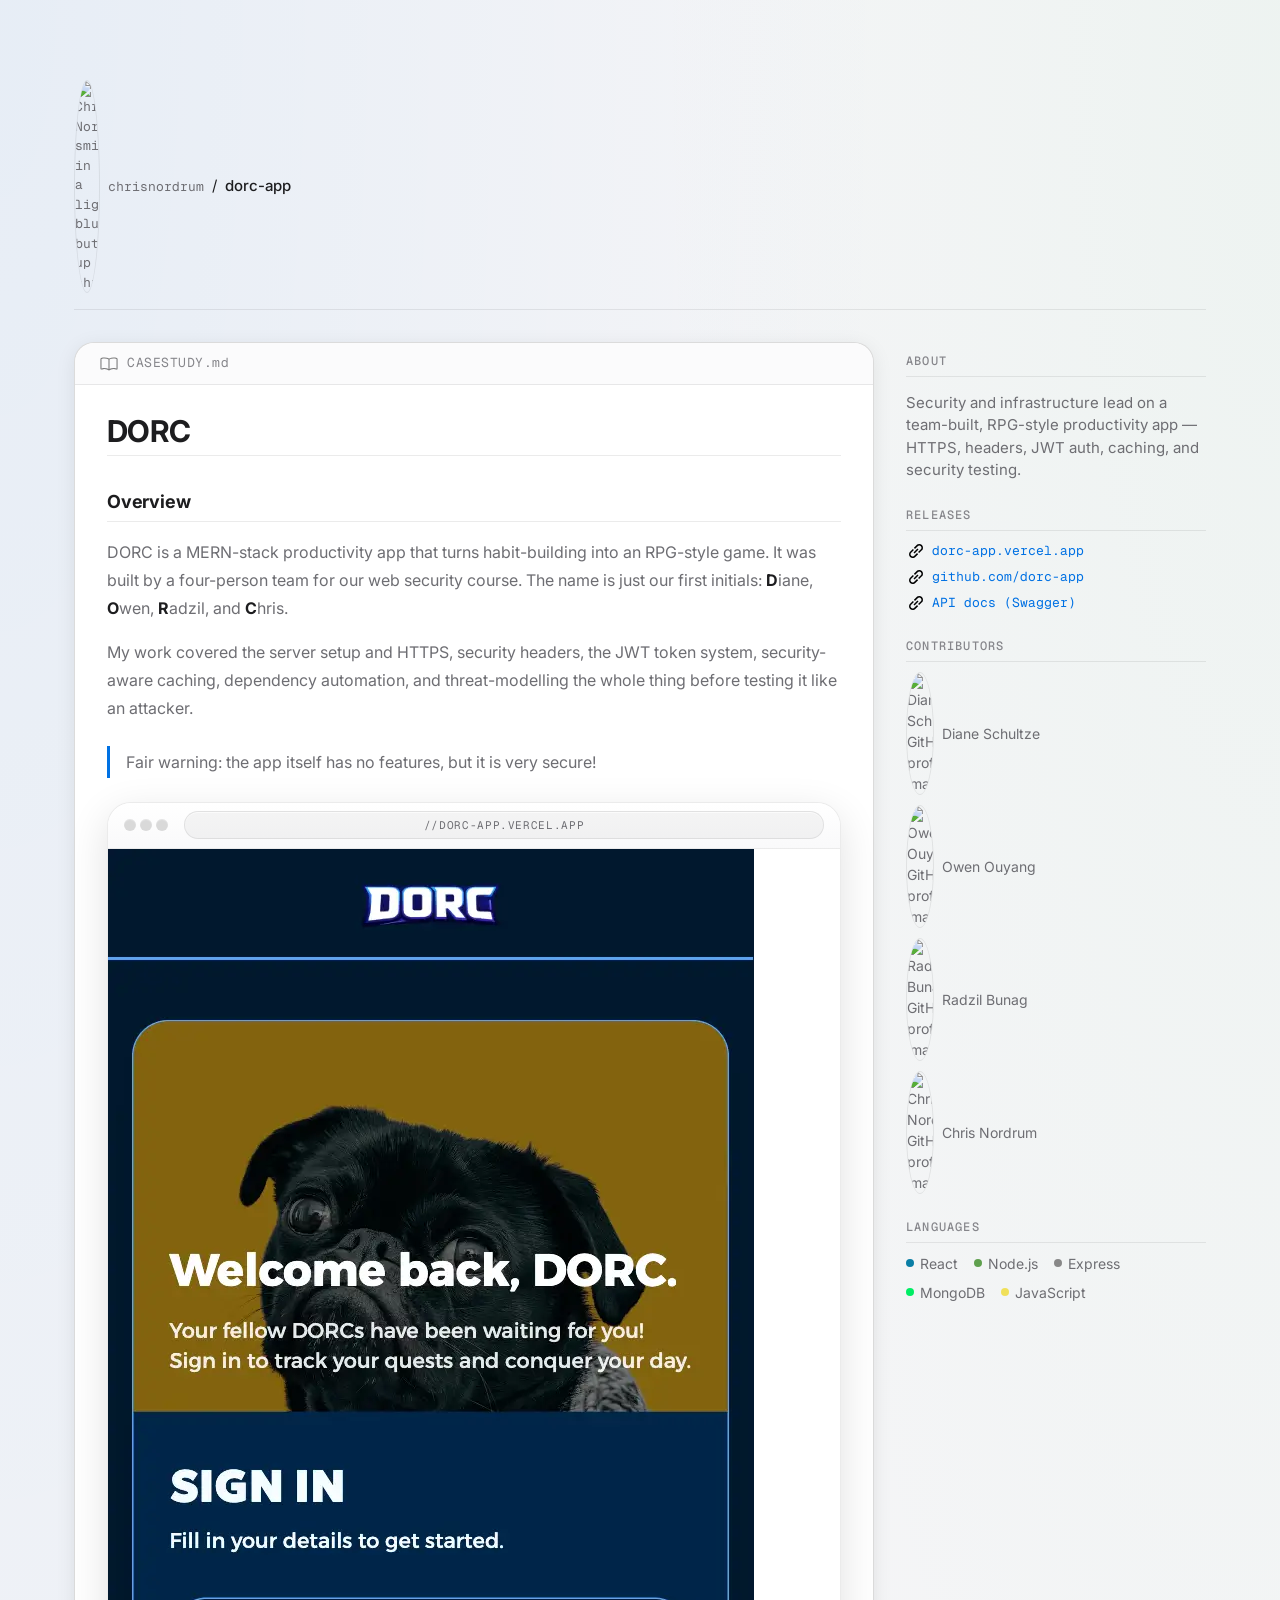
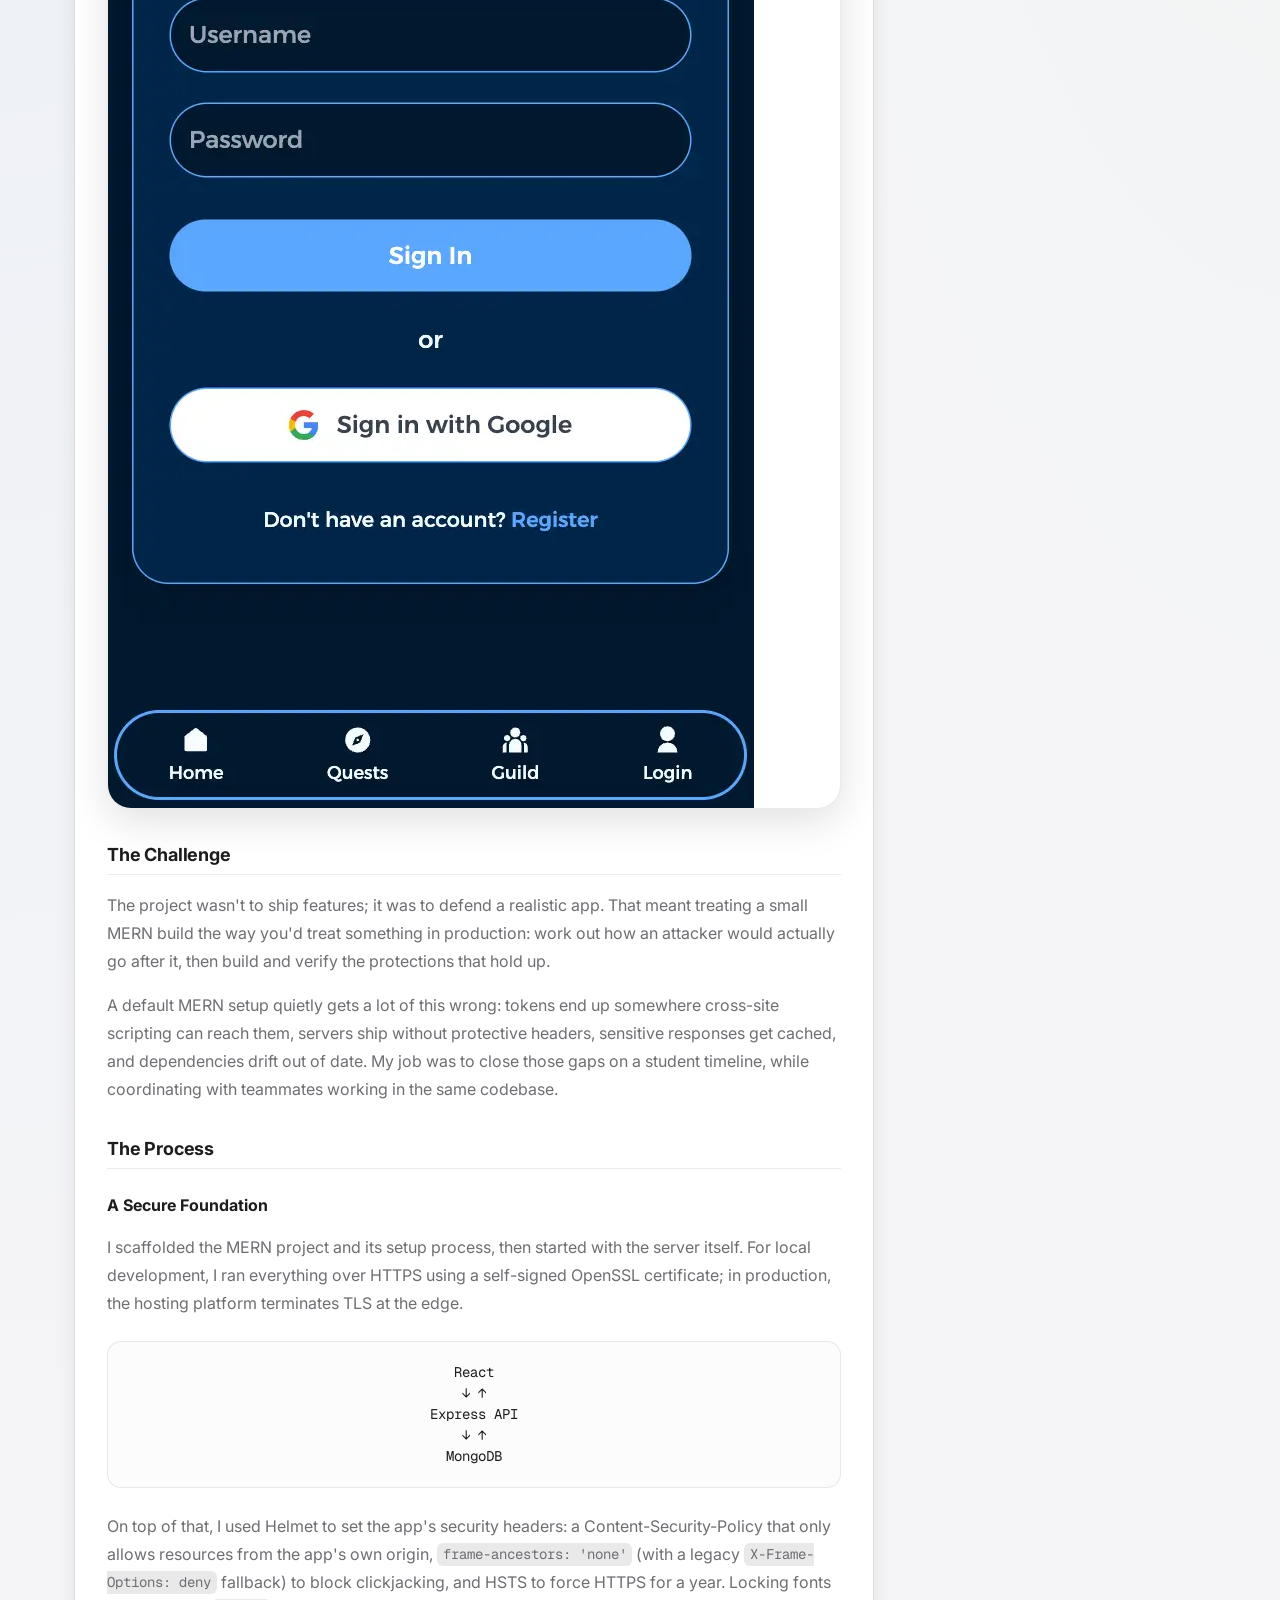
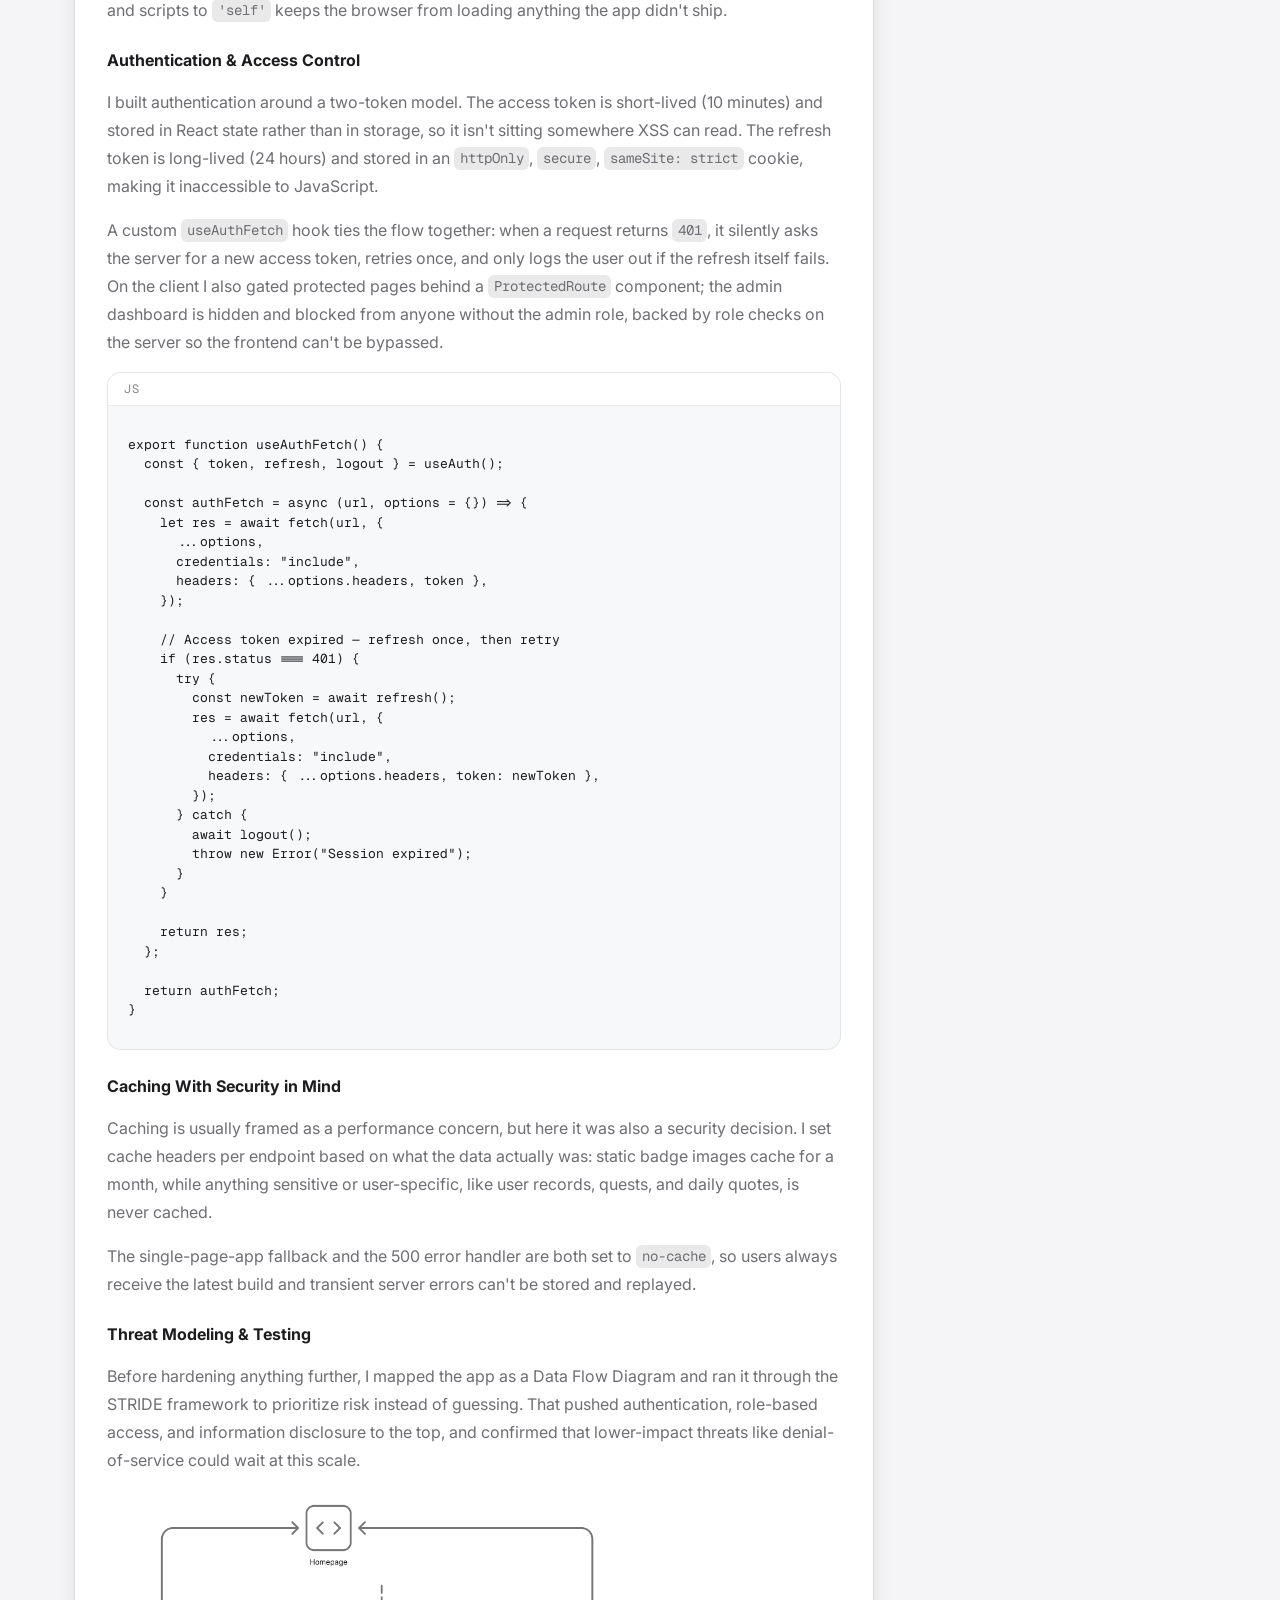
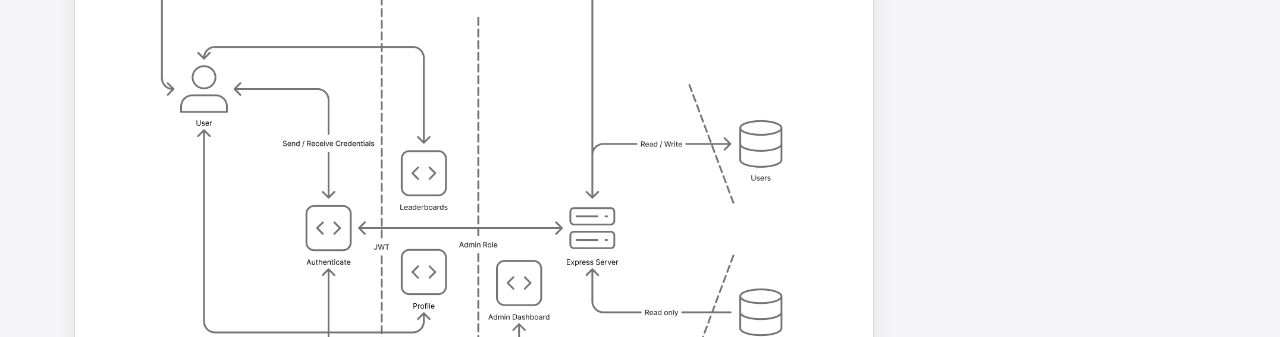
==== dorc.html @ b692a409 "feat: add DORC case study" ====
<!DOCTYPE html>
<html lang="en">
<head>
    <meta charset="UTF-8">
    <meta name="viewport" content="width=device-width, initial-scale=1.0">
    <title>Chris Nordrum | DORC</title>
    <link rel="icon" href="images/favicon.ico" type="image/x-icon">
    <link rel="stylesheet" href="styles.css">
</head>
<body class="case-study-layout">
    <nav class="breadcrumbs">
        <a href="./" class="link">
            <img src="https://avatars.githubusercontent.com/u/181436083?s=400&u=259788ade9e5ddf9f461497e332d15714371451f&v=4" alt="Chris Nordrum smiling in a light blue button-up shirt">
            <span>chrisnordrum</span>
        </a>
        <span>/</span>
        <span>dorc-app</span>
    </nav>
    <main class="case-study">
        <span class="case-study-header">CASESTUDY.md</span>
        <h1>DORC</h1>

        <h2>Overview</h2>
        <p>DORC is a MERN-stack productivity app that turns habit-building into an RPG-style game. It was built by a four-person team for our web security course. The name is just our first initials: <span class="initial">D</span>iane, <span class="initial">O</span>wen, <span class="initial">R</span>adzil, and <span class="initial">C</span>hris.</p>
        <p>My work covered the server setup and HTTPS, security headers, the JWT token system, security-aware caching, dependency automation, and threat-modelling the whole thing before testing it like an attacker.</p>

        <blockquote>Fair warning: the app itself has no features, but it is very secure!</blockquote>

        <a href="https://dorc-app.vercel.app" target="_blank" rel="noopener noreferrer" class="browser-window">
            <div class="title-bar">
                <div class="browser-dots">
                    <span></span>
                    <span></span>
                    <span></span>
                </div>
                <span class="url">//dorc-app.vercel.app</span>
            </div>
            <picture>
                <source srcset="images/my-work/dorc-mobile.webp" media="(max-width: 720px)">
                <img src="images/my-work/dorc-screenshot.webp" alt="DORC screenshot">
            </picture>
        </a>

        <h2>The Challenge</h2>
        <p>The project wasn't to ship features; it was to defend a realistic app. That meant treating a small MERN build the way you'd treat something in production: work out how an attacker would actually go after it, then build and verify the protections that hold up.</p>
        <p>A default MERN setup quietly gets a lot of this wrong: tokens end up somewhere cross-site scripting can reach them, servers ship without protective headers, sensitive responses get cached, and dependencies drift out of date. My job was to close those gaps on a student timeline, while coordinating with teammates working in the same codebase.</p>

        <h2>The Process</h2>

        <section>
            <h3>A Secure Foundation</h3>
            <p>I scaffolded the MERN project and its setup process, then started with the server itself. For local development, I ran everything over HTTPS using a self-signed OpenSSL certificate; in production, the hosting platform terminates TLS at the edge.</p>

            <div class="ascii-block">
<pre>React
↓ ↑
Express API
↓ ↑
MongoDB</pre>
            </div>

            <p>On top of that, I used Helmet to set the app's security headers: a Content-Security-Policy that only allows resources from the app's own origin, <code>frame-ancestors: 'none'</code> (with a legacy <code>X-Frame-Options: deny</code> fallback) to block clickjacking, and HSTS to force HTTPS for a year. Locking fonts and scripts to <code>'self'</code> keeps the browser from loading anything the app didn't ship.</p>
        </section>

        <section>
            <h3>Authentication &amp; Access Control</h3>
            <p>I built authentication around a two-token model. The access token is short-lived (10 minutes) and stored in React state rather than in storage, so it isn't sitting somewhere XSS can read. The refresh token is long-lived (24 hours) and stored in an <code>httpOnly</code>, <code>secure</code>, <code>sameSite: strict</code> cookie, making it inaccessible to JavaScript.</p>
            <p>A custom <code>useAuthFetch</code> hook ties the flow together: when a request returns <code>401</code>, it silently asks the server for a new access token, retries once, and only logs the user out if the refresh itself fails. On the client I also gated protected pages behind a <code>ProtectedRoute</code> component; the admin dashboard is hidden and blocked from anyone without the admin role, backed by role checks on the server so the frontend can't be bypassed.</p>
            <div class="code-block">
                <span class="code-lang">JS</span>
<pre>export function useAuthFetch() {
  const { token, refresh, logout } = useAuth();

  const authFetch = async (url, options = {}) => {
    let res = await fetch(url, {
      ...options,
      credentials: "include",
      headers: { ...options.headers, token },
    });

    // Access token expired — refresh once, then retry
    if (res.status === 401) {
      try {
        const newToken = await refresh();
        res = await fetch(url, {
          ...options,
          credentials: "include",
          headers: { ...options.headers, token: newToken },
        });
      } catch {
        await logout();
        throw new Error("Session expired");
      }
    }

    return res;
  };

  return authFetch;
}</pre>
            </div>
        </section>

        <section>
            <h3>Caching With Security in Mind</h3>
            <p>Caching is usually framed as a performance concern, but here it was also a security decision. I set cache headers per endpoint based on what the data actually was: static badge images cache for a month, while anything sensitive or user-specific, like user records, quests, and daily quotes, is never cached.</p>
            <p>The single-page-app fallback and the 500 error handler are both set to <code>no-cache</code>, so users always receive the latest build and transient server errors can't be stored and replayed.</p>
        </section>

        <section>
            <h3>Threat Modeling &amp; Testing</h3>
            <p>Before hardening anything further, I mapped the app as a Data Flow Diagram and ran it through the STRIDE framework to prioritize risk instead of guessing. That pushed authentication, role-based access, and information disclosure to the top, and confirmed that lower-impact threats like denial-of-service could wait at this scale.</p>

            <figure>
                <img src="images/case-studies/dorc-dfd.png" alt="Data flow diagram for DORC App, made with Figma" width="1234" height="1072" loading="lazy">
                <figcaption>Data Flow Diagram made with <a href="https://www.figma.com/" class="link" target="_blank" rel="noopener noreferrer">Figma</a></figcaption>
            </figure>
            
            <p>From there, I tested like an attacker: manual probing with Postman and malicious inputs, then automated scanning with OWASP ZAP, which I ran inside a Docker container to keep the scan isolated. ZAP surfaced two Content-Security-Policy weaknesses in the <code>style-src</code> directive: an overly broad source and <code>'unsafe-inline'</code>. I tightened both to <code>'self'</code>, moved styling out of inline CSS, and re-scanned to confirm the warnings were gone without breaking the UI.</p>
        </section>

        <section>
            <h3>Dependencies &amp; Deployment</h3>
            <p>To keep the project from rotting, I set up a GitHub Actions workflow that runs every Monday: it installs with <code>npm ci</code>, audits both the client and server for vulnerabilities, updates dependencies, and posts a summary for the team to review rather than auto-merging blind changes.</p>
            <p>Finally, I handled the production changes and deployed the React front-end to Vercel and the Express API to Render so the whole thing is live and publicly accessible for anyone who wants to poke at it.</p>
        </section>

        <h2>The Solution</h2>
        <p>The result is a small app with a security posture well beyond a typical class project: HTTPS with hardened headers, a JWT auth system built around short-lived tokens and an httpOnly refresh cookie, security-aware caching, a threat model backed by OWASP ZAP testing, and automated dependency checks. The whole thing is deployed and publicly accessible.</p>
        <ul class="results">
            <li>
                <strong>10 min</strong>
                Access-token lifetime, auto-refreshed via httpOnly cookie
            </li>
            <li>
                <strong>STRIDE</strong>
                Threat-modeled, then scanned with OWASP ZAP
            </li>
            <li>
                <strong>Weekly</strong>
                Automated dependency audits in CI
            </li>
        </ul>
    </main>
    <aside>
        <h2>About</h2>
        <p>Security and infrastructure lead on a team-built, RPG-style productivity app — HTTPS, headers, JWT auth, caching, and security testing.</p>

        <h2>Releases</h2>
        <ul class="releases">
            <li><a href="https://dorc-app.vercel.app" class="link" target="_blank" rel="noopener noreferrer">dorc-app.vercel.app</a></li>
            <li><a href="https://github.com/chrisnordrum/dorc-app" class="link" target="_blank" rel="noopener noreferrer">github.com/dorc-app</a></li>
            <li><a href="https://dorc-app.onrender.com/api-docs" class="link" target="_blank" rel="noopener noreferrer">API docs (Swagger)</a></li>
        </ul>

        <h2>Contributors</h2>
        <ul class="contributors">
            <li>
                <img src="https://github.com/DianeSchultze.png" alt="Diane Schultze's GitHub profile image">
                <span>Diane Schultze</span>
            </li>
            <li>
                <img src="https://github.com/owen7460.png" alt="Owen Ouyang's GitHub profile image">
                <span>Owen Ouyang</span>
            </li>
            <li>
                <img src="https://github.com/CanadaPlayz48.png" alt="Radzil Bunag's GitHub profile image">
                <span>Radzil Bunag</span>
            </li>
            <li>
                <img src="https://github.com/chrisnordrum.png" alt="Chris Nordrum's GitHub profile image">
                <span>Chris Nordrum</span>
            </li>
        </ul>

        <h2>Languages</h2>
        <ul class="languages">
            <li class="react">React</li>
            <li class="node">Node.js</li>
            <li class="express">Express</li>
            <li class="mongodb">MongoDB</li>
            <li class="javascript">JavaScript</li>
        </ul>
    </aside>
</body>
</html>
---- styles.css ----
@import url('https://fonts.googleapis.com/css2?family=Geist+Mono:ital,wght@0,100..900;1,100..900&family=Inter:ital,opsz,wght@0,14..32,100..900;1,14..32,100..900&display=swap');

@keyframes fadeIn {
    from {
        opacity: 0;
        transform: translateY(10px);
    }
    to {
        opacity: 1;
        transform: translate(0);
    }
}

:root {
    --bg-color: #f5f5f7;
    --card-color: #fff;
    --primary-text-color: #1d1d1f;
    --secondary-text-color: #6e6e73;
    --muted-text-color: #86868b;
    --accent-color: #0071e3;
    --border-color: rgba(0, 0, 0, 0.08);
    --dark-border-color: rgba(0, 0, 0, 0.14);
    --badge-web-bg-color: #dbeafe;
    --badge-web-text-color: #1d4ed8;
    --badge-post-bg-color: #ffedd5;
    --badge-post-text-color: #ea580c;
    --shadow-sm: 0 1px 3px rgba(0, 0, 0, 0.06);
    --shadow-md: 0 4px 20px rgba(0, 0, 0, 0.08);
    --shadow-lg: 0 12px 40px rgba(0, 0, 0, 0.12);

    --border: 1px solid var(--border-color);
    --mono: 'Geist Mono', 'Courier New', Courier, monospace;
}

@media screen and (prefers-color-scheme: dark) {
    :root {
        --bg-color: #0d1117;
        --card-color: #161b22;
        --primary-text-color: #e6edf3;
        --secondary-text-color: #8b949e;
        --muted-text-color: #6e7681;
        --accent-color: #58a6ff;
        --border-color: rgba(255, 255, 255, 0.08);
        --dark-border-color: rgba(255, 255, 255, 0.15);
        --badge-web-bg-color: #1a3a5c;
        --badge-web-text-color: #79b8ff;
        --badge-post-bg-color: #5b2d12;
        --badge-post-text-color: #fb923c;
        --shadow-sm: 0 1px 3px rgba(0, 0, 0, 0.3);
        --shadow-md: 0 4px 20px rgba(0, 0, 0, 0.4);
        --shadow-lg: 0 12px 40px rgba(0, 0, 0, 0.5);
    }
}

/* || General Styles */

*, *::before, *::after { box-sizing: border-box; }
html { scroll-behavior: smooth; }

body {
    display: grid;
    animation: fadeIn 0.7s ease;
    margin: 0 auto;
    max-width: fit-content;
    padding: 2rem;
    background-color: var(--bg-color);
    background-image:
        radial-gradient(ellipse 70% 50% at 0% 0%, rgba(0, 113, 227, 0.06), transparent),
        radial-gradient(ellipse 50% 40% at 100% 0%, rgba(52, 199, 89, 0.04), transparent);
    line-height: 1.5;
    font-family: Inter, ui-sans-serif, system-ui, -apple-system, BlinkMacSystemFont, "Segoe UI", sans-serif;
    color: var(--primary-text-color);
}

main { max-width: 100ch; }

img, video {
    display: block;
    max-width: 100%;
    height: auto;
}

p { color: var(--secondary-text-color); }

a {
    text-decoration: none;
    color: inherit;
}

.link {
    font-size: 0.8125rem;
    font-family: var(--mono);
    color: var(--accent-color);
}
.link:hover { text-decoration: underline; }

a:focus-visible {
    outline: 2px solid var(--accent-color);
    outline-offset: 2px;
}

ul { margin-top: 0; }

::selection {
    background: var(--accent-color);
    color: white;
}

/* || Profile Section */

.brand {
    display: flex;
    align-items: center;
    gap: 0.875rem;
    border-bottom: var(--border);
    padding-bottom: 1rem;
}

.avatar {
    position: relative;
    display: inline-block;
}

.avatar img {
    border: 1px solid var(--dark-border-color);
    border-radius: 50%;
    max-width: 4.5rem;
    max-height: 4.5rem;
}

.avatar::after {
    content: "";
    position: absolute;
    bottom: 0.1875rem;
    right: 0.1875rem;
    border: 2px solid var(--bg-color);
    border-radius: 50%;
    width: 0.75rem;
    height: 0.75rem;
    background-color: #34c759;
}

.brand h1 {
    margin: 0;
    font-size: 1.25rem;
    letter-spacing: -0.01em;
}

.brand span {
    font-size: 0.875rem;
    color: var(--secondary-text-color);
}

header > p {
    font-size: 0.9375rem;
    line-height: 1.65;
}

.skills {
    margin-top: 0.75rem;
}

.contact-links {
    display: flex;
    flex-wrap: wrap;
    align-items: center;
    gap: 0.625rem 1rem;
    margin-top: 1rem;
    padding-left: 0;
    list-style: none;
}

.resume-link {
    display: inline-flex;
    align-items: center;
    gap: 0.375rem;
    transition: background-color 0.15s, transform 0.15s;
    border-radius: 999px;
    padding: 0.4375rem 1rem;
    background-color: var(--accent-color);
    font-size: 0.8125rem;
    font-family: var(--mono);
    font-weight: 600;
    color: #fff;
}

.resume-link::before {
    content: "↓";
    font-weight: 400;
}

.resume-link:hover {
    transform: translateY(-1px);
    background-color: color-mix(in srgb, var(--accent-color) 85%, black);
}

.resume-link:active {
    transform: translateY(0);
}

.socials {
    display: flex;
    flex-wrap: wrap;
    align-items: center;
    gap: 1rem;
    margin-top: 0.75rem;
    padding-left: 0;
    list-style: none;
}

.socials img {
    transition: opacity 0.15s;
    max-width: 1.5rem;
}

.socials a:hover img { opacity: 0.65; }

/* || Timeline */

.timeline {
    position: relative;
    margin-top: 1rem;
    margin-left: 0.5rem;
    padding-left: 2rem;
}

.timeline::before {
    content: "";
    position: absolute;
    left: -1px;
    width: 1px;
    height: 100%;
    background-color: var(--border-color);
}

.timeline::after {
    content: "";
    position: absolute;
    top: 0;
    left: -1.5px;
    opacity: 0.4;
    transition: height 0.08s linear;
    border-radius: 999px;
    width: 2px;
    height: clamp(
        0px,
        calc((var(--scroll-progress, 0) * 100%) - 2.5rem),
        100%
    );
    background-color: var(--accent-color);
}

.timeline h2 {
    display: flex;
    align-items: center;
    gap: 0.75rem;
    margin-bottom: 0.75rem;
    margin-left: -0.5rem;
    font-size: 0.75rem;
    font-weight: 600;
    font-family: var(--mono);
    text-transform: uppercase;
    letter-spacing: 0.1em;
    color: var(--secondary-text-color);
}
.timeline h2::after {
    content: "";
    flex: 1;
    height: 1px;
    background-color: var(--border-color);
}

.timeline section {
    position: relative;
}

.timeline section:first-of-type {
    padding-top: 2rem;
    padding-bottom: 4rem;
}
.timeline section + section { padding-bottom: 4rem; }
.timeline section:last-of-type {
    margin-bottom: 3rem;
    padding-bottom: 0;
}

.tags {
    position: relative;
    display: flex;
    align-items: center;
    gap: 0.625rem;
}

.tags::before {
    content: "";
    position: absolute;
    top: 50%;
    left: calc(-2rem - 6.5px);
    transform: translateY(-50%);
    transition:
        box-shadow 0.3s ease,
        border-color 0.3s ease,
        background-color 0.3s ease;
    border: 2px solid var(--border-color);
    border-radius: 50%;
    width: 12px;
    height: 12px;
    background-color: var(--bg-color);
}

.timeline section.in-view .tags::before {
    box-shadow: 0 0 0 1.5px var(--accent-color);
    border-color: var(--bg-color);
    background-color: var(--accent-color);
}

.badge {
    display: inline-flex;
    align-items: center;
    gap: 0.5rem;
    font-size: 0.75rem;
    font-family: var(--mono);
    text-transform: uppercase;
    letter-spacing: 0.08em;
    color: var(--muted-text-color);
}
.badge::before {
    content: "";
    border-radius: 50%;
    width: 8px;
    height: 8px;
}
.badge-web::before  { background-color: var(--accent-color); }
.badge-post::before { background-color: var(--badge-post-text-color); }

.timeline time {
    font-size: 0.8125rem;
    font-family: var(--mono);
    color: var(--muted-text-color);
}
.timeline time::before {
    content: "·";
    margin-right: 0.625rem;
}

.timeline h3 {
    margin: 0.75rem 0 0.5rem;
    font-size: 1.0625rem;
    letter-spacing: -0.01em;
}

.timeline > section > p {
    margin-top: 0;
    font-size: 0.9375rem;
    line-height: 1.65;
}

.topics {
    display: flex;
    flex-wrap: wrap;
    gap: 0.375rem;
    margin: 0.75rem 0;
    padding-left: 0;
    list-style: none;
}

.topics li {
    border-radius: 999px;
    padding: 0.25rem 0.7rem;
    background-color: var(--badge-web-bg-color);
    font-size: 0.75rem;
    font-family: var(--mono);
    font-weight: 500;
    color: var(--badge-web-text-color);
}

.project-link {
    display: flex;
    align-items: center;
    gap: 0.375rem;
    margin-bottom: 1.25rem;
    font-size: 0.9375rem;
    font-weight: 600;
}
.project-link::before {
    content: url(images/icons/link.svg);
    display: inline;
    line-height: 0;
    vertical-align: middle;
}

/* || Browser Window */

/* Mobile */
.browser-window {
    position: relative;
    display: block;
    overflow: hidden;
    transition: transform 0.2s, box-shadow 0.2s;
    box-shadow: 0 20px 50px rgba(0,0,0,0.4);
    border: var(--border);
    border-radius: 1.75rem;
    max-width: 17.5rem;
    padding: 0.625rem;
    background-color: #1a1a1a;
}

.browser-window .title-bar { display: none; }

.browser-window img {
    border-radius: 1.25rem;
    object-fit: cover;
}

/* Desktop */
@media screen and (min-width:720px) {
    .browser-window {
        box-shadow: var(--shadow-lg);
        border: var(--border);
        border-radius: 1.5rem;
        max-width: 100%;
        padding: 0;
        background-color: var(--card-color);
    }

    .browser-window:hover { transform: translateY(-2px); }

    .browser-window .title-bar {
        display: flex;
        align-items: center;
        gap: 1rem;
        border-bottom: var(--border);
        min-height: 2.875rem;
        padding: 0 1rem;
        background: linear-gradient(180deg,
            var(--card-color) 0%,
            color-mix(in srgb, var(--card-color) 85%,
            var(--bg-color) 100%)
        );
    }

    .browser-dots span {
        display: inline-block;
        transition: background-color 0.2s;
        box-shadow: inset 0 1px 1px rgba(255,255,255,0.35);
        border-radius: 50%;
        width: 12px;
        height: 12px;
        background-color: var(--dark-border-color);
    }

    .browser-window:hover .browser-dots span:nth-child(1) {
        background-color: #ff5f57;
    }
    .browser-window:hover .browser-dots span:nth-child(2) {
        background-color: #febc2e;
    }
    .browser-window:hover .browser-dots span:nth-child(3) {
        background-color: #28c840;
    }

    .url {
        flex: 1;
        display: block;
        box-shadow: inset 0 1px 0 rgba(255,255,255,0.6);
        border: var(--border);
        border-radius: 999px;
        padding: 0.3125rem 0.75rem;
        font-size: 0.6875rem;
        font-family: var(--mono);
        text-align: center;
        text-transform: uppercase;
        letter-spacing: 0.06em;
        background: rgba(0, 0, 0, 0.04);
        color: var(--secondary-text-color);
    }

    .browser-window img { border-radius: 0; }
}

/* || Social Post */

.social-post {
    display: block;
    transition: transform 0.2s, box-shadow 0.2s;
    box-shadow: var(--shadow-sm);
    border: var(--border);
    border-radius: 1rem;
    max-width: 80%;
    padding: 1rem;
    background-color: var(--card-color);
}
.social-post:hover {
    transform: translateY(-1px);
    box-shadow: var(--shadow-md);
}

.post-header {
    display: flex;
    align-items: center;
    gap: 0.625rem;
}

.post-avatar {
    box-shadow: inset 0 1px 0 rgba(255, 255, 255, 0.5);
    border: 1px solid var(--dark-border-color);
    border-radius: 50%;
    width: 2.5rem;
    height: 2.5rem;
    background:
        radial-gradient(circle at 32% 30%, rgba(255,255,255,0.8), transparent 26%),
        linear-gradient(135deg, rgba(255,122,0,0.95), rgba(239,45,145,0.88) 55%, rgba(71,210,205,0.9));
}

.post-meta { line-height: 1.3; }

.post-meta .post-author {
    display: block;
    font-size: 0.875rem;
    color: var(--primary-text-color);
}
.post-meta .post-date {
    font-size: 0.78rem;
    font-family: var(--mono);
    color: var(--muted-text-color);
}

.social-post > p {
    font-size: 0.9375rem;
    line-height: 1.6;
}

.post-grid {
    display: grid;
    gap: 0.125rem;
}

.post-grid img {
    object-fit: cover;
}

.grid-2 { grid-template-columns: 1fr 1fr; }
.grid-3 { grid-template-columns: repeat(3, 1fr); }
.span-2 { grid-column: span 2; }
.span-3 { grid-column: span 3; }
.ratio-wide   { aspect-ratio: 4 / 3; }
.ratio-square { aspect-ratio: 1 / 1; }

/* || Case Studies */

/* Breadcrumbs */
.breadcrumbs {
    grid-column: 1 / -1;
    display: flex;
    justify-content: center;
    align-items: center;
    gap: 0.5rem;
    padding-bottom: 1rem;
    font-size: 0.9375rem;
}

.breadcrumbs a {
    display: flex;
    align-items: center;
    gap: 0.5rem;
    transition: color 0.15s;
    color: var(--secondary-text-color);
}
.breadcrumbs a:hover { color: var(--primary-text-color); }
.breadcrumbs a img {
    border: var(--border);
    border-radius: 50%;
    max-width: 1.625rem;
}

.breadcrumbs > span:last-child {
    font-weight: 500;
    color: var(--primary-text-color);
}

/* Markdown */
.case-study {
    box-shadow: var(--shadow-md);
    border: 1px solid var(--dark-border-color);
    border-radius: 1.25rem;
    max-width: 80ch;
    padding: 2rem;
    background: var(--card-color);
}

.case-study-header {
    display: block;
    margin: -2rem -2rem 1.75rem;
    border-bottom: var(--border);
    border-radius: 1.25rem 1.25rem 0 0;
    width: calc(100% + 4rem);
    padding: 0.625rem 1.5rem;
    background: color-mix(in srgb, var(--bg-color) 40%, var(--card-color));
    font-size: 0.8125rem;
    font-family: var(--mono);
    letter-spacing: 0.04em;
    color: var(--muted-text-color);
}

.case-study-header::before {
    content: url(images/icons/book.svg);
    display: inline;
    opacity: 0.5;
    margin-right: 0.5rem;
    line-height: 0;
    vertical-align: middle;
}

.case-study h1, .case-study h2 {
    border-bottom: var(--border);
    padding-bottom: 0.375rem;
}
.case-study h1 {
    margin-top: 0;
    font-size: 1.875rem;
    line-height: 1.2;
    letter-spacing: -0.02em;
}
.case-study h2 {
    margin-top: 2rem;
    font-size: 1.125rem;
    letter-spacing: -0.01em;
}
.case-study h3 {
    margin-top: 1.5rem;
    font-size: 1rem;
}

.case-study p, .case-study ul { line-height: 1.75; }

.case-study figure { margin: 1.5rem 0; }
.case-study figcaption {
    margin-top: 0.5rem;
    font-size: 0.8125rem;
    color: var(--muted-text-color);
}

.case-study blockquote {
    margin: 1.5rem 0;
    border-left: 3px solid var(--accent-color);
    padding: 0.25rem 0 0.25rem 1rem;
    color: var(--secondary-text-color);
}

.results {
    display: flex;
    flex-wrap: wrap;
    gap: 0.75rem;
    margin: 1.5rem 0;
    padding-left: 0;
    list-style: none;
}
.results li {
    flex: 1;
    border: var(--border);
    border-radius: 0.875rem;
    min-width: 9.375rem;
    padding: 1.25rem 1rem;
    background: color-mix(in srgb, var(--bg-color) 30%, var(--card-color));
    text-align: center;
}
.results strong {
    display: block;
    margin-bottom: 0.25rem;
    font-size: 1.5rem;
    font-weight: 700;
    letter-spacing: -0.02em;
    color: var(--primary-text-color);
}

/* Comparison Slider */
.comparison {
    position: relative;
    border: var(--border);
    width: 100%;
    aspect-ratio: 1.41 / 1;
}

.comparison-after {
    width: 100%;
    height: 100%;
    background: url(images/case-studies/wildrose-vendor.png) center / cover;
}

.comparison-before {
    position: absolute;
    top: 0;
    left: 0;
    width: 50%;
    height: 100%;
    background: url(images/case-studies/wildrose-wireframe.png) left / cover;
}

.slider {
    position: absolute;
    bottom: 0;
    left: 0;
    appearance: none;
    margin: 0;
    width: 100%;
    height: 0.25rem;
    background-color: rgba(255, 255, 255, 0.3);
    cursor: ew-resize;
}
.slider::-webkit-slider-thumb {
    appearance: none;
    box-shadow: 0 2px 6px rgba(0, 0, 0, 0.25);
    border: 2px solid rgba(0, 0, 0, 0.15);
    border-radius: 50%;
    width: 1.375rem;
    height: 1.375rem;
    background-color: #fff;
    cursor: ew-resize;
}

/* ASCII Block */
.ascii-block {
    margin: 1.5rem 0;
    border: var(--border);
    border-radius: 0.875rem;
    padding: 1.25rem;
    background-color: color-mix(in srgb, var(--bg-color) 30%, var(--card-color));
    text-align: center;
}
.ascii-block pre {
    margin: 0;
    font-size: 0.875rem;
    line-height: 1.5;
    font-family: var(--mono);
}

/* Code Block */
.code-block {
    overflow: hidden;
    margin: 0.75rem 0 1rem;
    border: var(--border);
    border-radius: 0.875rem;
    background-color: #f6f8fa;
}

.code-lang {
    display: block;
    border-bottom: var(--border);
    padding: 0.4375rem 1rem;
    background-color: var(--card-color);
    font-size: 0.75rem;
    font-family: var(--mono);
    letter-spacing: 0.08em;
    color: var(--muted-text-color);
}

.code-block pre {
    max-width: 100%;
    padding: 1rem 1.25rem;
    font-size: 0.8125rem;
    font-family: var(--mono);
    white-space: pre-wrap;
    word-wrap: break-word;
    overflow-wrap: anywhere;
    color: var(--primary-text-color);
}

/* Syntax highlighting */
.declarator { color: #C678DD; }
.operator   { color: #56B6C2; }
.const      { color: #E5C07B; }
.var        { color: #E16C75; }
.function   { color: #61AFEF; }
.string     { color: #98C379; }
.integer    { color: #D19966; }
.comment    { color: #7F848E; }

/* Inline code */
.case-study code {
    border-radius: 6px;
    padding: 0.15em 0.4em;
    background-color: color-mix(in srgb, var(--secondary-text-color) 15%, transparent);
    font-size: 0.875em;
    font-family: var(--mono);
}

/* DORC initials highlight */
.initial {
    font-weight: 700;
    color: var(--primary-text-color);
}

/* || Aside */

aside { padding: 1rem; }

aside h2 {
    margin-bottom: 0.625rem;
    border-bottom: var(--border);
    padding-bottom: 0.375rem;
    font-size: 0.75rem;
    font-family: var(--mono);
    font-weight: 500;
    text-transform: uppercase;
    letter-spacing: 0.1em;
    color: var(--muted-text-color);
}

aside p {
    margin-bottom: 1.5rem;
    font-size: 0.9375rem;
}

/* Releases */
.releases {
    display: flex;
    flex-direction: column;
    gap: 0.375rem;
    margin-bottom: 1.5rem;
    padding-left: 0;
    list-style: none;
}

.releases li {
    display: flex;
    align-items: center;
    gap: 0.375rem;
}

.releases li::before {
    content: url(images/icons/link.svg);
    display: inline;
    line-height: 0;
    vertical-align: middle;
}

/* Contributors */
.contributors {
    display: flex;
    flex-direction: column;
    gap: 0.625rem;
    margin-bottom: 1.5rem;
    padding-left: 0;
    list-style: none;
}

.contributors li {
    display: flex;
    align-items: center;
    gap: 0.5rem;
    font-size: 0.875rem;
    color: var(--secondary-text-color);
}

.contributors img {
    border: var(--border);
    border-radius: 50%;
    max-width: 1.75rem;
}

/* Languages */
.languages {
    display: flex;
    flex-wrap: wrap;
    gap: 0.5rem 1rem;
    margin-bottom: 1.5rem;
    padding-left: 0;
    list-style: none;
}

.languages li {
    display: flex;
    align-items: center;
    gap: 0.375rem;
    font-size: 0.875rem;
    color: var(--secondary-text-color);
}

.languages li::before {
    content: "";
    border-radius: 50%;
    width: 8px;
    height: 8px;
}

.php::before        { background-color: #4F5D95; }
.javascript::before { background-color: #F0E05A; }
.css::before        { background-color: #673399; }
.html::before       { background-color: #E34C25; }
.mysql::before      { background-color: #01758F; }
.react::before      { background-color: #0a7ea5; }
.tailwind::before   { background-color: #00bfff; }
.node::before       { background-color: #5fa04e; }
.express::before    { background-color: #888888; }
.mongodb::before    { background-color: #00ed64; }

/* || Media Queries */

@media screen and (min-width: 980px) {
    body {
        grid-template-columns: 17.5rem minmax(0, 1fr);
        gap: 2rem;
        padding-top: 5rem;
    }
    body.case-study-layout {
        grid-template-columns: minmax(0, 1fr) 18.75rem;
    }
    body > header {
        position: sticky;
        top: 5rem;
        height: fit-content;
    }
    .timeline { margin-top: calc(0.25rem + 65.5px); }
    .timeline h2 { gap: 1.5rem; }
    .breadcrumbs {
        justify-content: flex-start;
        border-bottom: var(--border);
    }
    aside { padding: 0; }
}

@media screen and (prefers-color-scheme: dark) {
    body {
        background-image:
            radial-gradient(ellipse 70% 50% at 0% 0%, rgba(88, 166, 255, 0.04), transparent),
            radial-gradient(ellipse 50% 40% at 100% 0%, rgba(87, 171, 90, 0.03), transparent);
    }

    .socials img { filter: invert(1) brightness(1.1); }

    .title-bar {
        background: linear-gradient(180deg, #1c2128, #161b22);
    }
    .url {
        box-shadow: none;
        background: rgba(255, 255, 255, 0.04);
    }

    .project-link::before { content: url(images/icons/link-white.svg); }
    .case-study-header::before { content: url(images/icons/book-white.svg); }
    .releases li::before { content: url(images/icons/link-white.svg); }

    .code-block { background-color: #161b22; }
    .code-lang {
        border-color: rgba(255, 255, 255, 0.08);
        background-color: #1c2128;
        color: #6A9955;
    }
    .code-block pre { color: #cdd9e5; }
}

@media (prefers-reduced-motion: reduce) {
    html { scroll-behavior: auto; }

    *, *::before, *::after {
        animation: none !important;
        transition: none !important;
    }
}
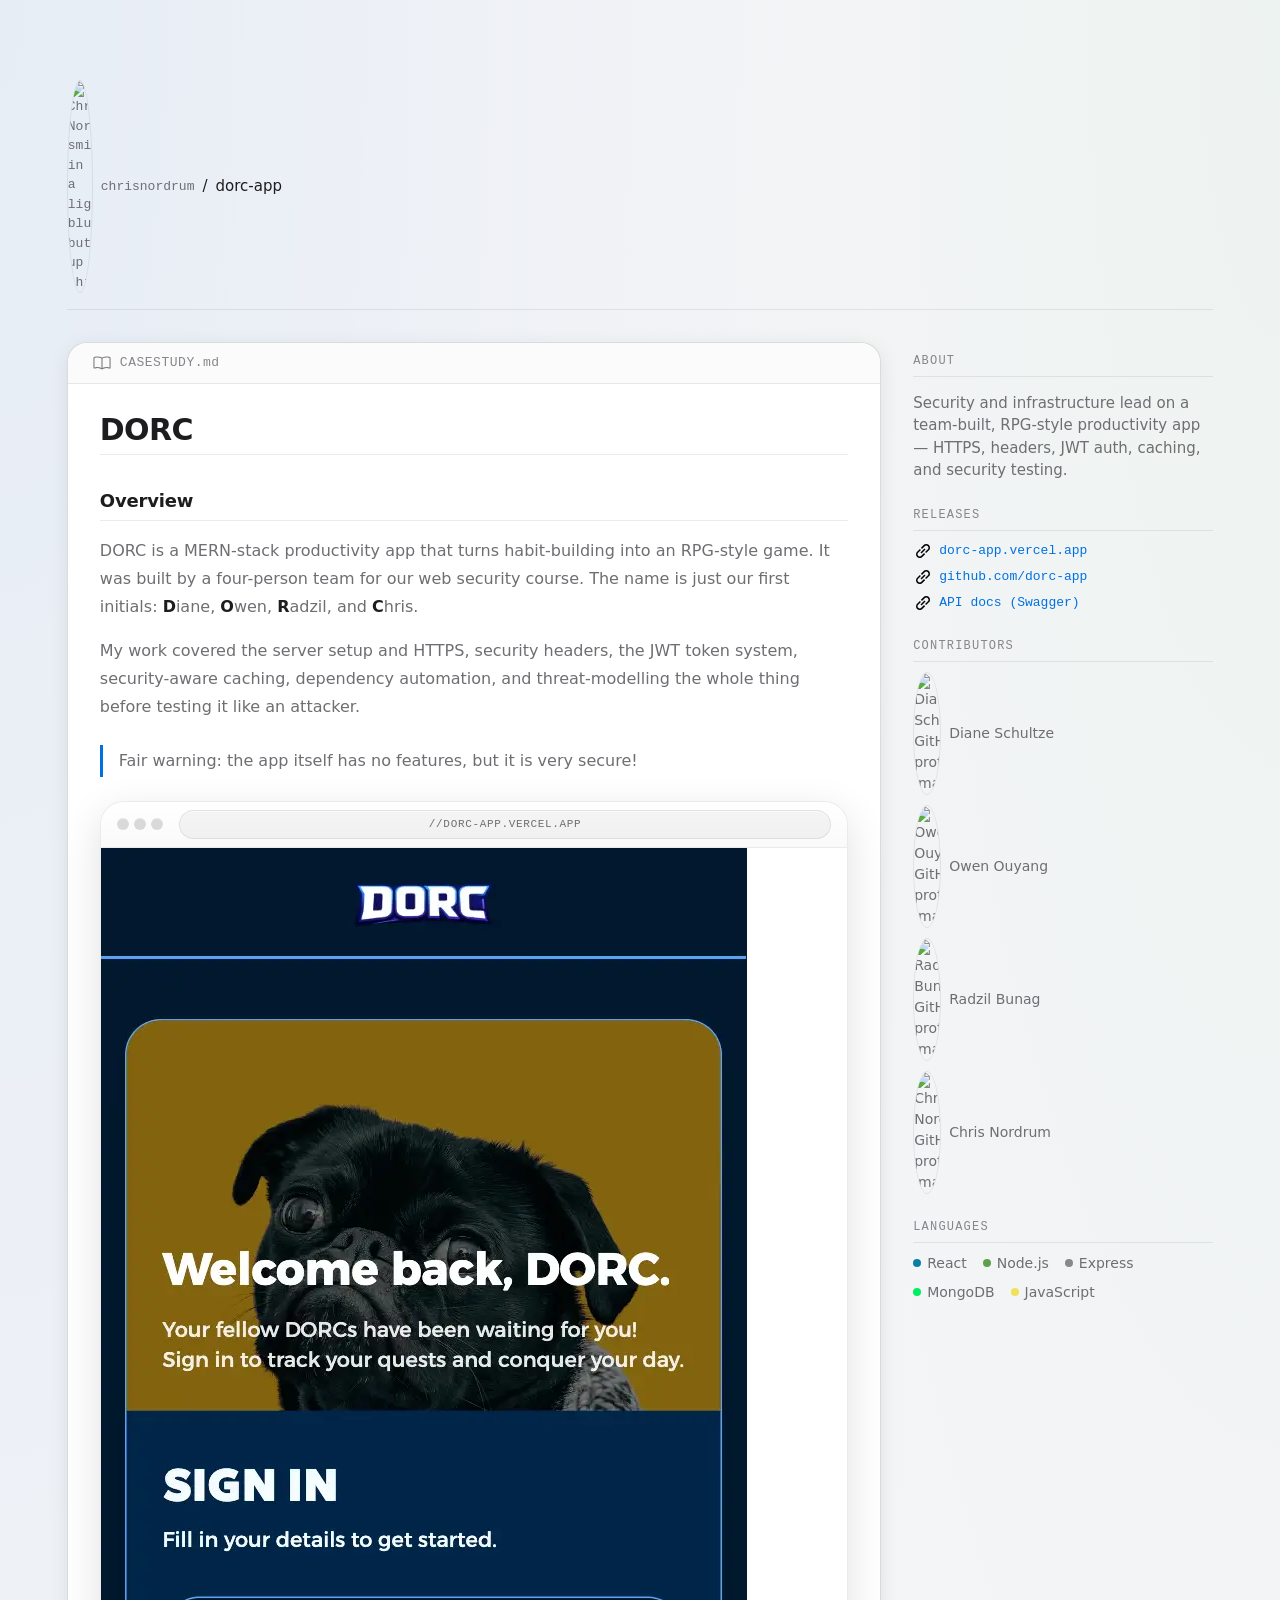
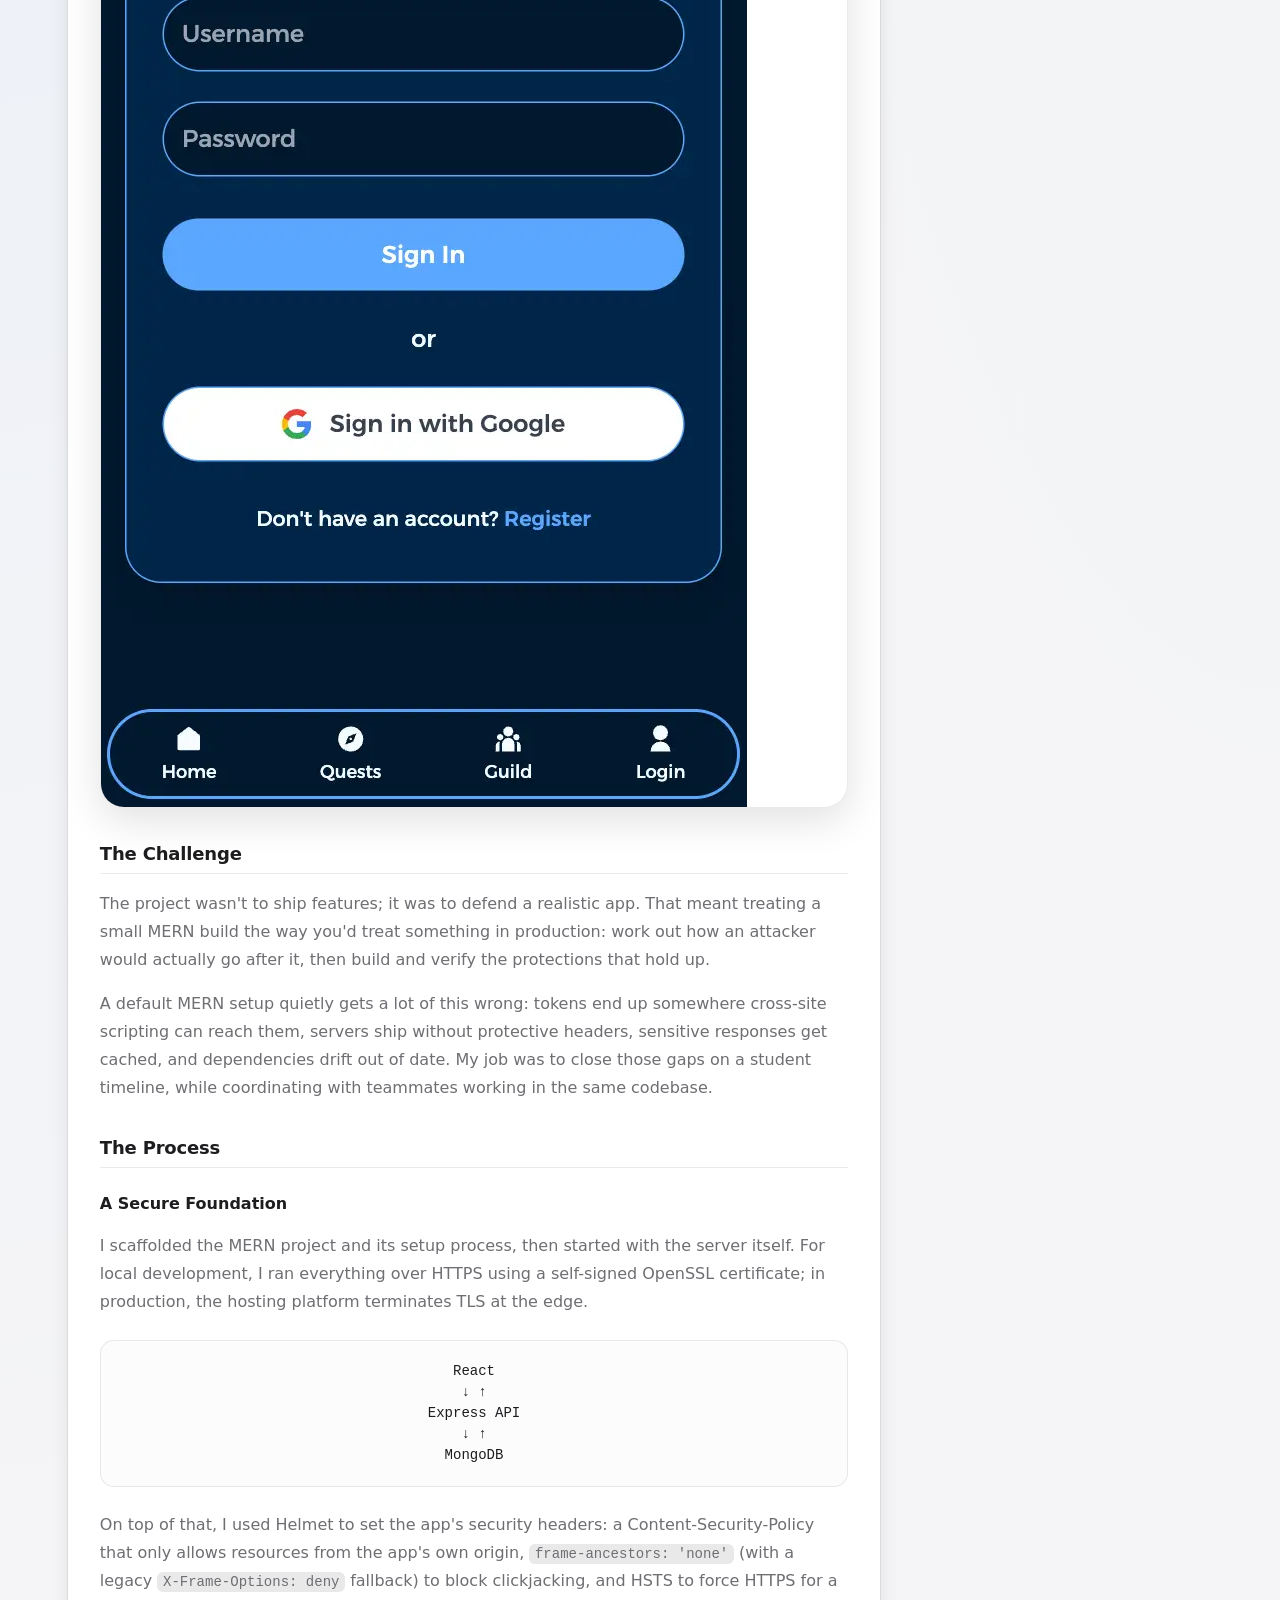
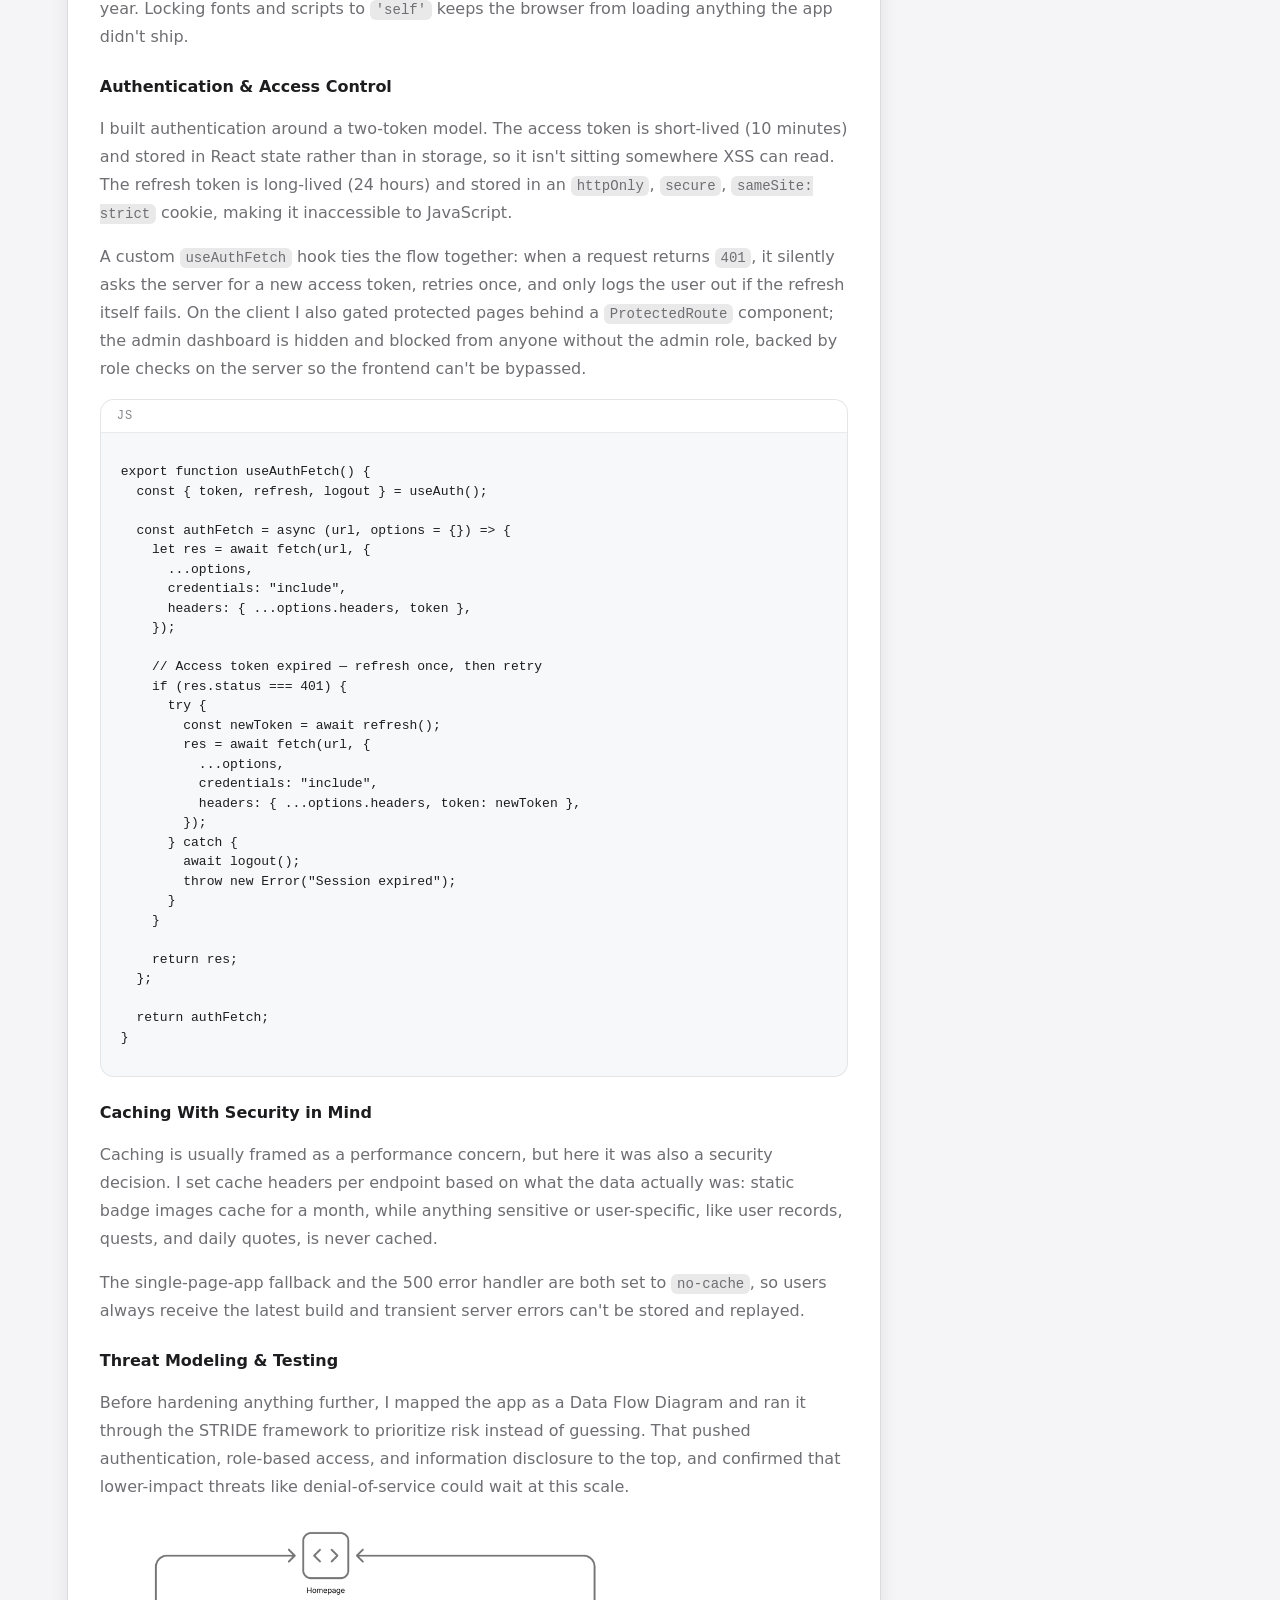
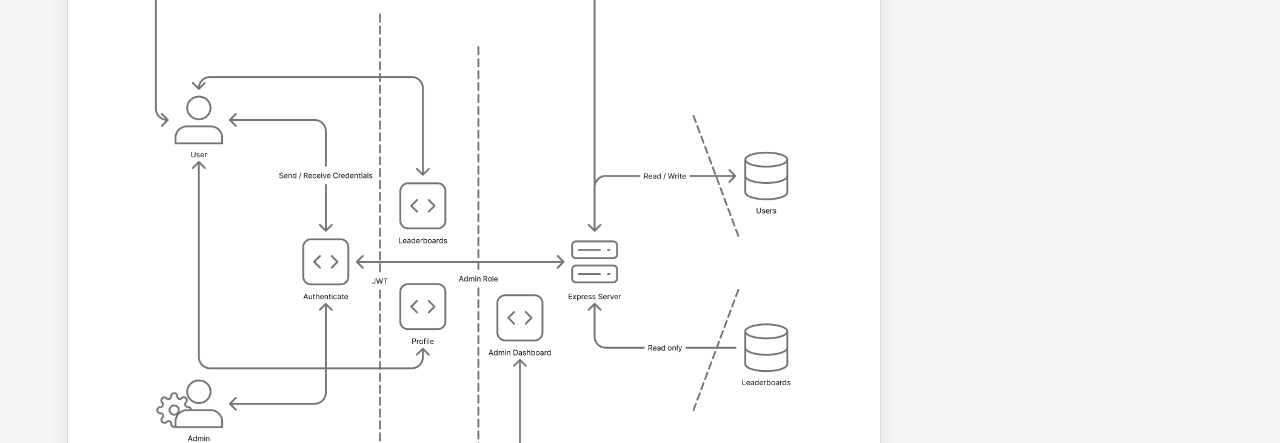
==== commit 709694d4: "feat: self-host Inter and Geist Mono fonts" ====
--- a/dorc.html
+++ b/dorc.html
@@ -5,6 +5,8 @@
     <meta name="viewport" content="width=device-width, initial-scale=1.0">
     <title>Chris Nordrum | DORC</title>
     <link rel="icon" href="images/favicon.ico" type="image/x-icon">
+    <link rel="preload" href="fonts/InterVariable.woff2" as="font" type="font/woff2" crossorigin>
+    <link rel="preload" href="fonts/GeistMonoVariable.woff2" as="font" type="font/woff2" crossorigin>
     <link rel="stylesheet" href="styles.css">
 </head>
 <body class="case-study-layout">
--- a/styles.css
+++ b/styles.css
@@ -1,4 +1,15 @@
-@import url('https://fonts.googleapis.com/css2?family=Geist+Mono:ital,wght@0,100..900;1,100..900&family=Inter:ital,opsz,wght@0,14..32,100..900;1,14..32,100..900&display=swap');
+@font-face {
+    font-family: "Inter";
+    font-weight: 100 900;
+    font-display: swap;
+    src: url(fonts/InterVariable.woff2) format("woff2");
+}
+@font-face {
+    font-family: "Geist Mono";
+    font-weight: 100 900;
+    font-display: swap;
+    src: url(fonts/GeistMonoVariable.woff2) format("woff2");
+}
 
 @keyframes fadeIn {
     from {
@@ -18,12 +29,11 @@
     --secondary-text-color: #6e6e73;
     --muted-text-color: #86868b;
     --accent-color: #0071e3;
+    --side-quest-color: #ea580c;
     --border-color: rgba(0, 0, 0, 0.08);
     --dark-border-color: rgba(0, 0, 0, 0.14);
     --badge-web-bg-color: #dbeafe;
     --badge-web-text-color: #1d4ed8;
-    --badge-post-bg-color: #ffedd5;
-    --badge-post-text-color: #ea580c;
     --shadow-sm: 0 1px 3px rgba(0, 0, 0, 0.06);
     --shadow-md: 0 4px 20px rgba(0, 0, 0, 0.08);
     --shadow-lg: 0 12px 40px rgba(0, 0, 0, 0.12);
@@ -40,12 +50,11 @@
         --secondary-text-color: #8b949e;
         --muted-text-color: #6e7681;
         --accent-color: #58a6ff;
+        --side-quest-color: #fb923c;
         --border-color: rgba(255, 255, 255, 0.08);
         --dark-border-color: rgba(255, 255, 255, 0.15);
         --badge-web-bg-color: #1a3a5c;
         --badge-web-text-color: #79b8ff;
-        --badge-post-bg-color: #5b2d12;
-        --badge-post-text-color: #fb923c;
         --shadow-sm: 0 1px 3px rgba(0, 0, 0, 0.3);
         --shadow-md: 0 4px 20px rgba(0, 0, 0, 0.4);
         --shadow-lg: 0 12px 40px rgba(0, 0, 0, 0.5);
@@ -250,25 +259,36 @@
     background-color: var(--accent-color);
 }
 
-.timeline h2 {
+.timeline-quests::after { background-color: var(--side-quest-color);}
+
+.tabs {
     display: flex;
     align-items: center;
     gap: 0.75rem;
     margin-bottom: 0.75rem;
     margin-left: -0.5rem;
-    font-size: 0.75rem;
-    font-weight: 600;
-    font-family: var(--mono);
-    text-transform: uppercase;
-    letter-spacing: 0.1em;
-    color: var(--secondary-text-color);
-}
-.timeline h2::after {
+}
+.tabs::after {
     content: "";
     flex: 1;
     height: 1px;
     background-color: var(--border-color);
 }
+.tabs button {
+    transition: color 0.15s;
+    border: none;
+    padding: 0;
+    background: none;
+    cursor: pointer;
+    font-size: 0.75rem;
+    line-height: 1.5;
+    font-family: var(--mono);
+    font-weight: 600;
+    text-transform: uppercase;
+    letter-spacing: 0.1em;
+    color: var(--muted-text-color);
+}
+.tabs button:hover, .tabs button.active { color: var(--secondary-text-color); }
 
 .timeline section {
     position: relative;
@@ -284,14 +304,24 @@
     padding-bottom: 0;
 }
 
-.tags {
+.timeline section.in-view h3::before {
+    box-shadow: 0 0 0 1.5px var(--accent-color);
+    border-color: var(--bg-color);
+    background-color: var(--accent-color);
+}
+.timeline-quests section.in-view h3::before {
+    box-shadow: 0 0 0 1.5px var(--side-quest-color);
+    background-color: var(--side-quest-color);
+}
+
+.timeline h3 {
     position: relative;
-    display: flex;
-    align-items: center;
-    gap: 0.625rem;
-}
-
-.tags::before {
+    margin-bottom: 0.5rem;
+    font-size: 1.0625rem;
+    letter-spacing: -0.01em;
+}
+
+.timeline h3::before {
     content: "";
     position: absolute;
     top: 50%;
@@ -308,47 +338,6 @@
     background-color: var(--bg-color);
 }
 
-.timeline section.in-view .tags::before {
-    box-shadow: 0 0 0 1.5px var(--accent-color);
-    border-color: var(--bg-color);
-    background-color: var(--accent-color);
-}
-
-.badge {
-    display: inline-flex;
-    align-items: center;
-    gap: 0.5rem;
-    font-size: 0.75rem;
-    font-family: var(--mono);
-    text-transform: uppercase;
-    letter-spacing: 0.08em;
-    color: var(--muted-text-color);
-}
-.badge::before {
-    content: "";
-    border-radius: 50%;
-    width: 8px;
-    height: 8px;
-}
-.badge-web::before  { background-color: var(--accent-color); }
-.badge-post::before { background-color: var(--badge-post-text-color); }
-
-.timeline time {
-    font-size: 0.8125rem;
-    font-family: var(--mono);
-    color: var(--muted-text-color);
-}
-.timeline time::before {
-    content: "·";
-    margin-right: 0.625rem;
-}
-
-.timeline h3 {
-    margin: 0.75rem 0 0.5rem;
-    font-size: 1.0625rem;
-    letter-spacing: -0.01em;
-}
-
 .timeline > section > p {
     margin-top: 0;
     font-size: 0.9375rem;
@@ -910,8 +899,8 @@
         top: 5rem;
         height: fit-content;
     }
-    .timeline { margin-top: calc(0.25rem + 65.5px); }
-    .timeline h2 { gap: 1.5rem; }
+    .tabs { margin-top: calc(4.5rem + 1rem - 0.5625rem); }
+    .timeline { margin-top: 0; }
     .breadcrumbs {
         justify-content: flex-start;
         border-bottom: var(--border);
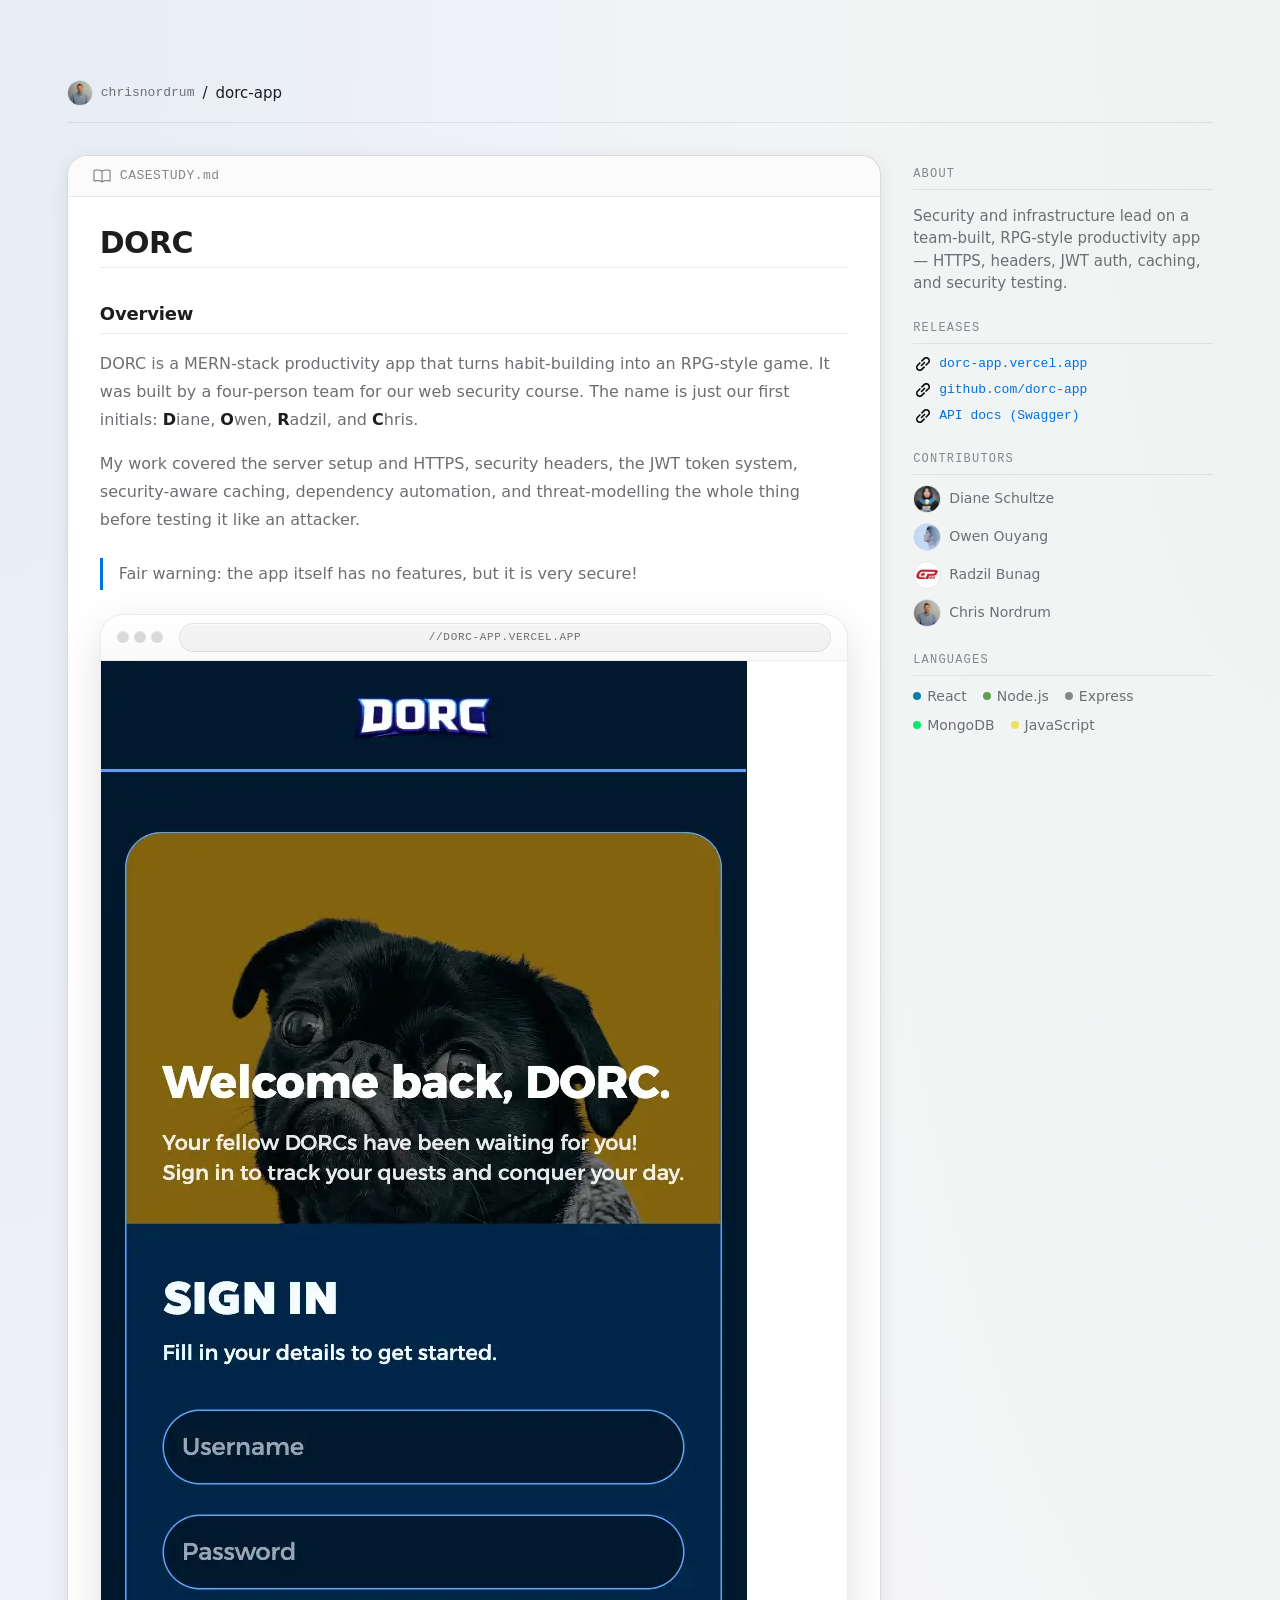
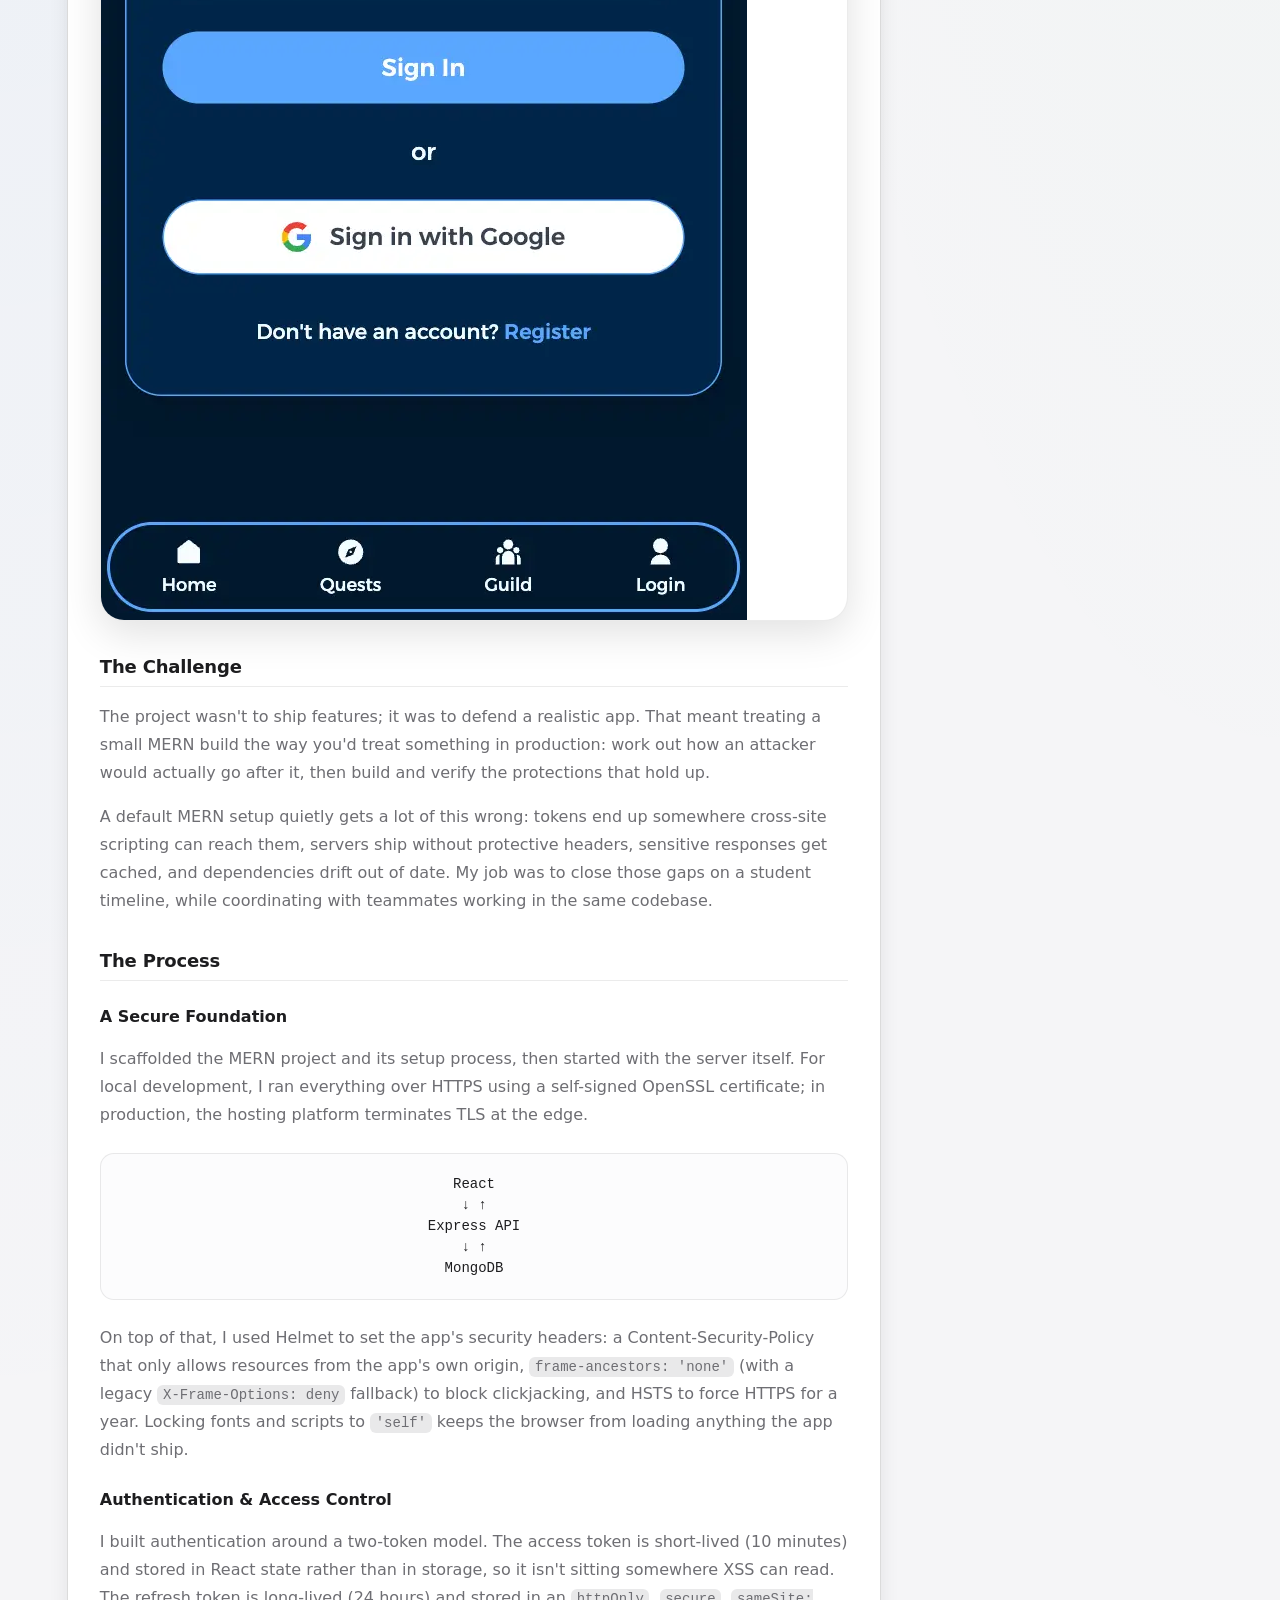
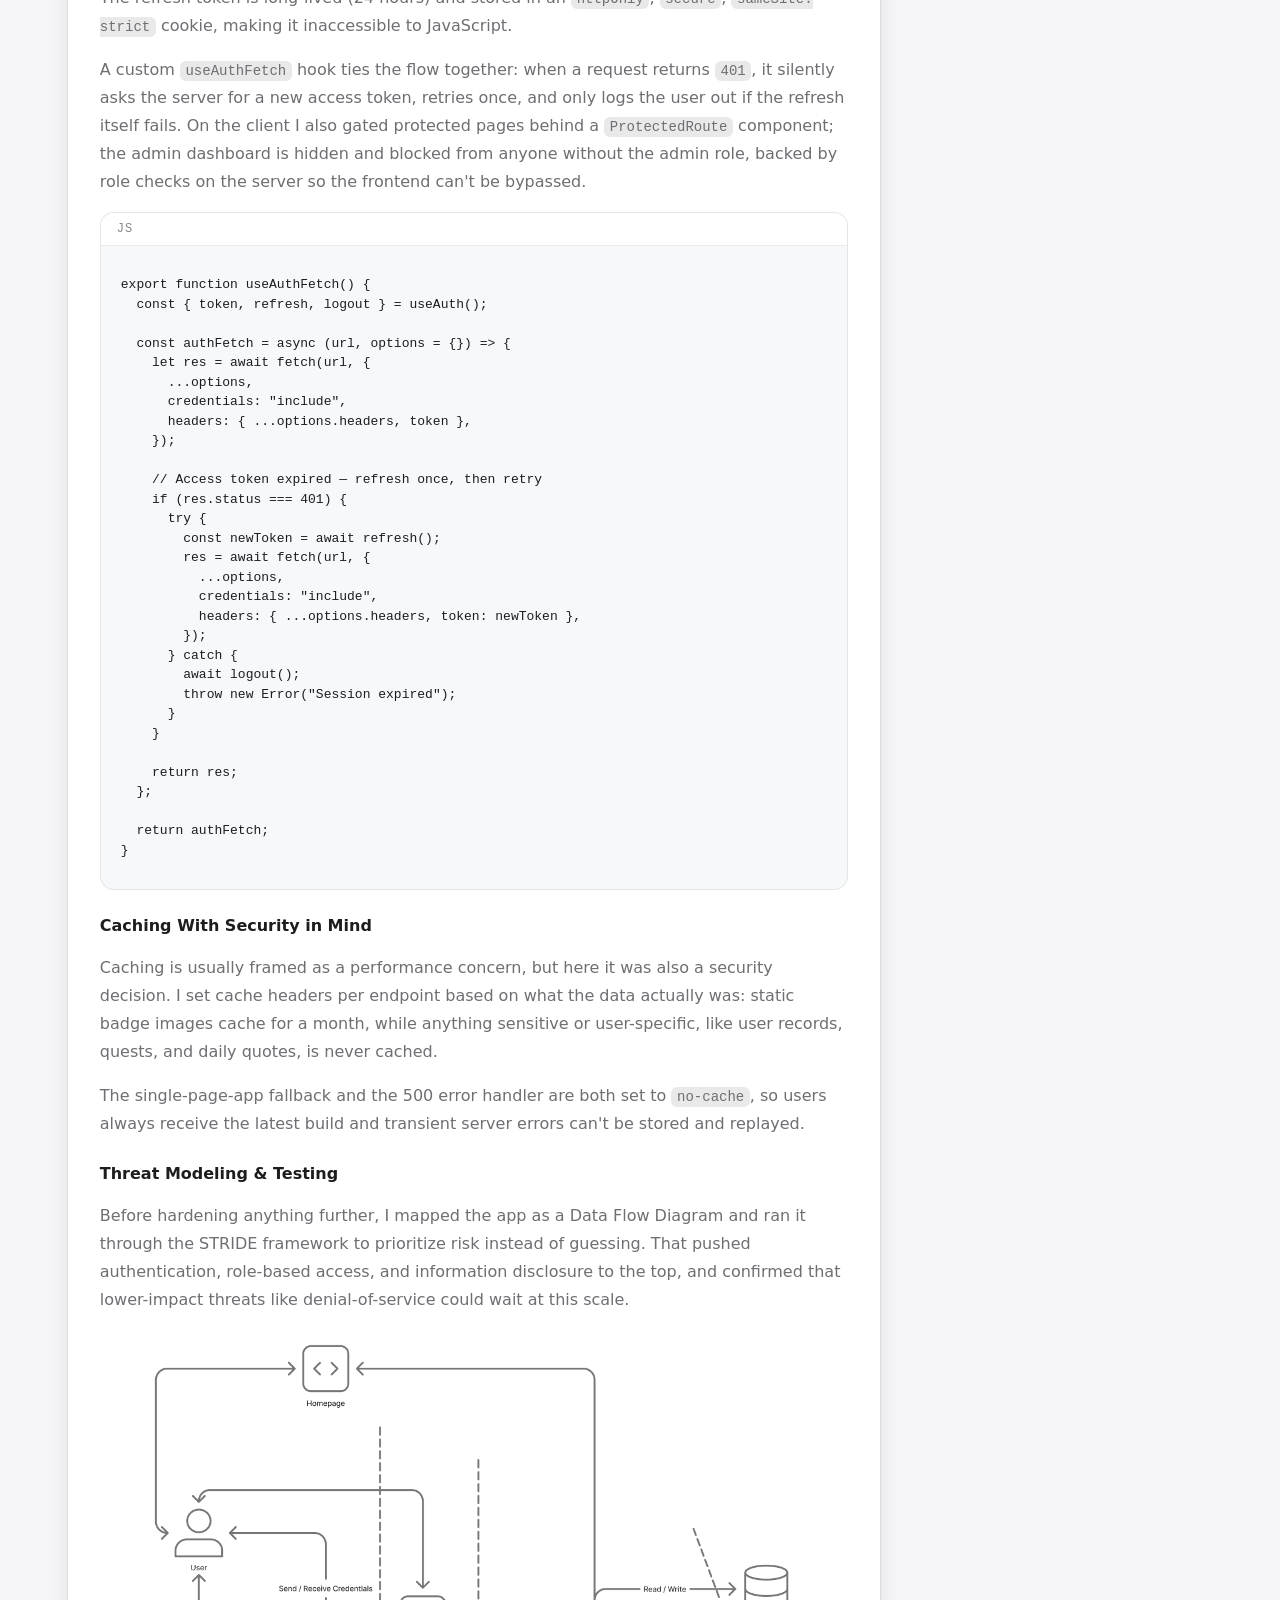
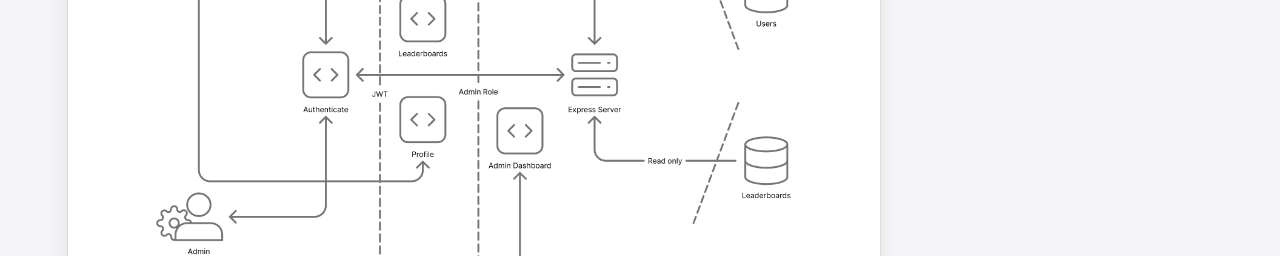
==== commit c2960844: "perf: compress slider images, resize avatar, self-host contributor avatars" ====
--- a/dorc.html
+++ b/dorc.html
@@ -4,15 +4,29 @@
     <meta charset="UTF-8">
     <meta name="viewport" content="width=device-width, initial-scale=1.0">
     <title>Chris Nordrum | DORC</title>
+
+    <meta name="description" content="Case study: DORC, a MERN app secured end to end — JWT auth, hardened headers, security-aware caching, and OWASP ZAP testing.">
+    <link rel="canonical" href="https://chrisnordrum.com/dorc.html">
+
+    <meta property="og:type" content="article">
+    <meta property="og:title" content="DORC — Case Study">
+    <meta property="og:description" content="Case study: DORC, a MERN app secured end to end — JWT auth, hardened headers, security-aware caching, and OWASP ZAP testing.">
+    <meta property="og:url" content="https://chrisnordrum.com/dorc.html">
+    <meta property="og:image" content="https://chrisnordrum.com/images/og-image.png">
+
+    <meta name="twitter:card" content="summary_large_image">
+    <meta name="twitter:image" content="https://chrisnordrum.com/images/og-image.png">
+
     <link rel="icon" href="images/favicon.ico" type="image/x-icon">
     <link rel="preload" href="fonts/InterVariable.woff2" as="font" type="font/woff2" crossorigin>
     <link rel="preload" href="fonts/GeistMonoVariable.woff2" as="font" type="font/woff2" crossorigin>
     <link rel="stylesheet" href="styles.css">
 </head>
+
 <body class="case-study-layout">
     <nav class="breadcrumbs">
         <a href="./" class="link">
-            <img src="https://avatars.githubusercontent.com/u/181436083?s=400&u=259788ade9e5ddf9f461497e332d15714371451f&v=4" alt="Chris Nordrum smiling in a light blue button-up shirt">
+            <img src="images/chris-nordrum-profile.webp" alt="Chris Nordrum smiling in a light blue button-up shirt">
             <span>chrisnordrum</span>
         </a>
         <span>/</span>
@@ -158,19 +172,19 @@
         <h2>Contributors</h2>
         <ul class="contributors">
             <li>
-                <img src="https://github.com/DianeSchultze.png" alt="Diane Schultze's GitHub profile image">
+                <img src="images/avatars/diane.webp" alt="Diane Schultze's GitHub profile image">
                 <span>Diane Schultze</span>
             </li>
             <li>
-                <img src="https://github.com/owen7460.png" alt="Owen Ouyang's GitHub profile image">
+                <img src="images/avatars/owen.webp" alt="Owen Ouyang's GitHub profile image">
                 <span>Owen Ouyang</span>
             </li>
             <li>
-                <img src="https://github.com/CanadaPlayz48.png" alt="Radzil Bunag's GitHub profile image">
+                <img src="images/avatars/radzil.webp" alt="Radzil Bunag's GitHub profile image">
                 <span>Radzil Bunag</span>
             </li>
             <li>
-                <img src="https://github.com/chrisnordrum.png" alt="Chris Nordrum's GitHub profile image">
+                <img src="images/chris-nordrum-profile.webp" alt="Chris Nordrum's GitHub profile image">
                 <span>Chris Nordrum</span>
             </li>
         </ul>
--- a/styles.css
+++ b/styles.css
@@ -110,6 +110,18 @@
 
 ul { margin-top: 0; }
 
+.visually-hidden {
+    position: absolute;
+    width: 1px;
+    height: 1px;
+    margin: -1px;
+    padding: 0;
+    border: 0;
+    clip-path: inset(50%);
+    overflow: hidden;
+    white-space: nowrap;
+}
+
 ::selection {
     background: var(--accent-color);
     color: white;
@@ -673,7 +685,7 @@
 .comparison-after {
     width: 100%;
     height: 100%;
-    background: url(images/case-studies/wildrose-vendor.png) center / cover;
+    background: url(images/case-studies/wildrose-vendor.webp) center / cover;
 }
 
 .comparison-before {
@@ -682,7 +694,7 @@
     left: 0;
     width: 50%;
     height: 100%;
-    background: url(images/case-studies/wildrose-wireframe.png) left / cover;
+    background: url(images/case-studies/wildrose-wireframe.webp) left / cover;
 }
 
 .slider {
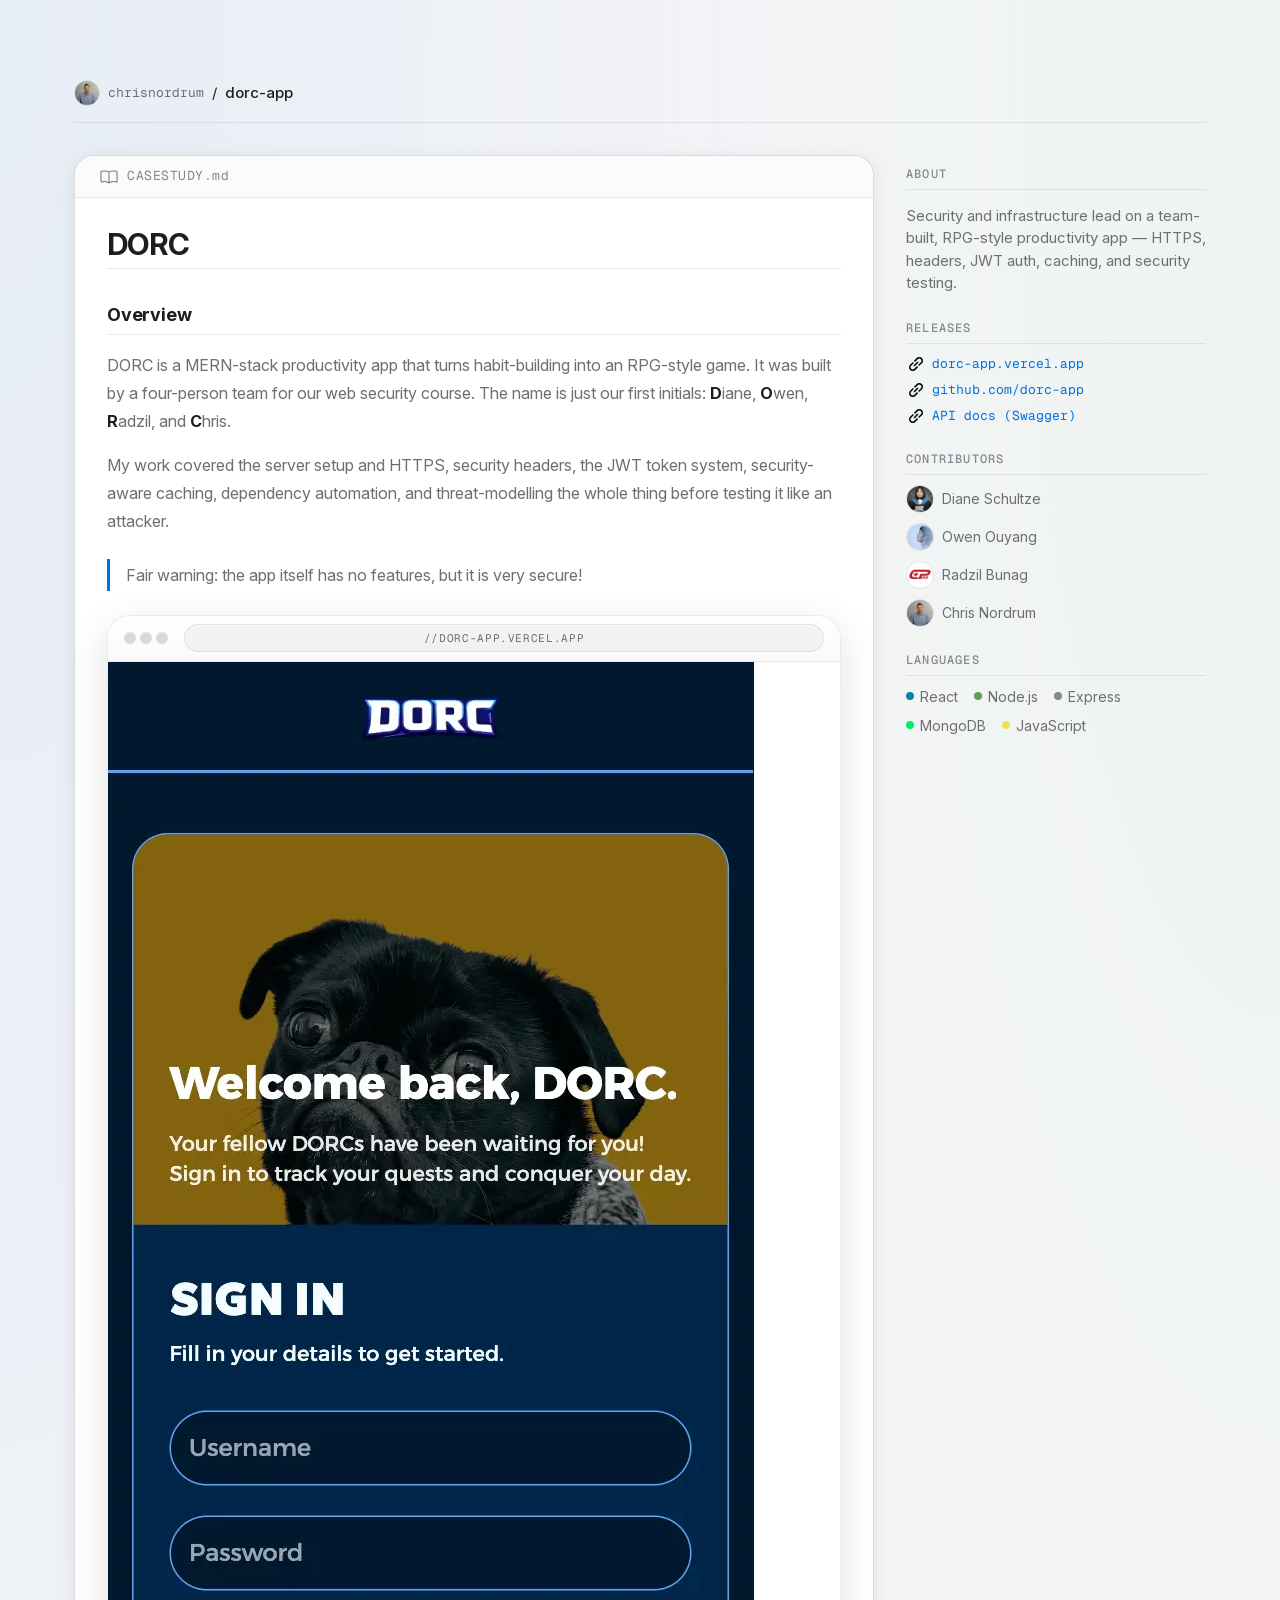
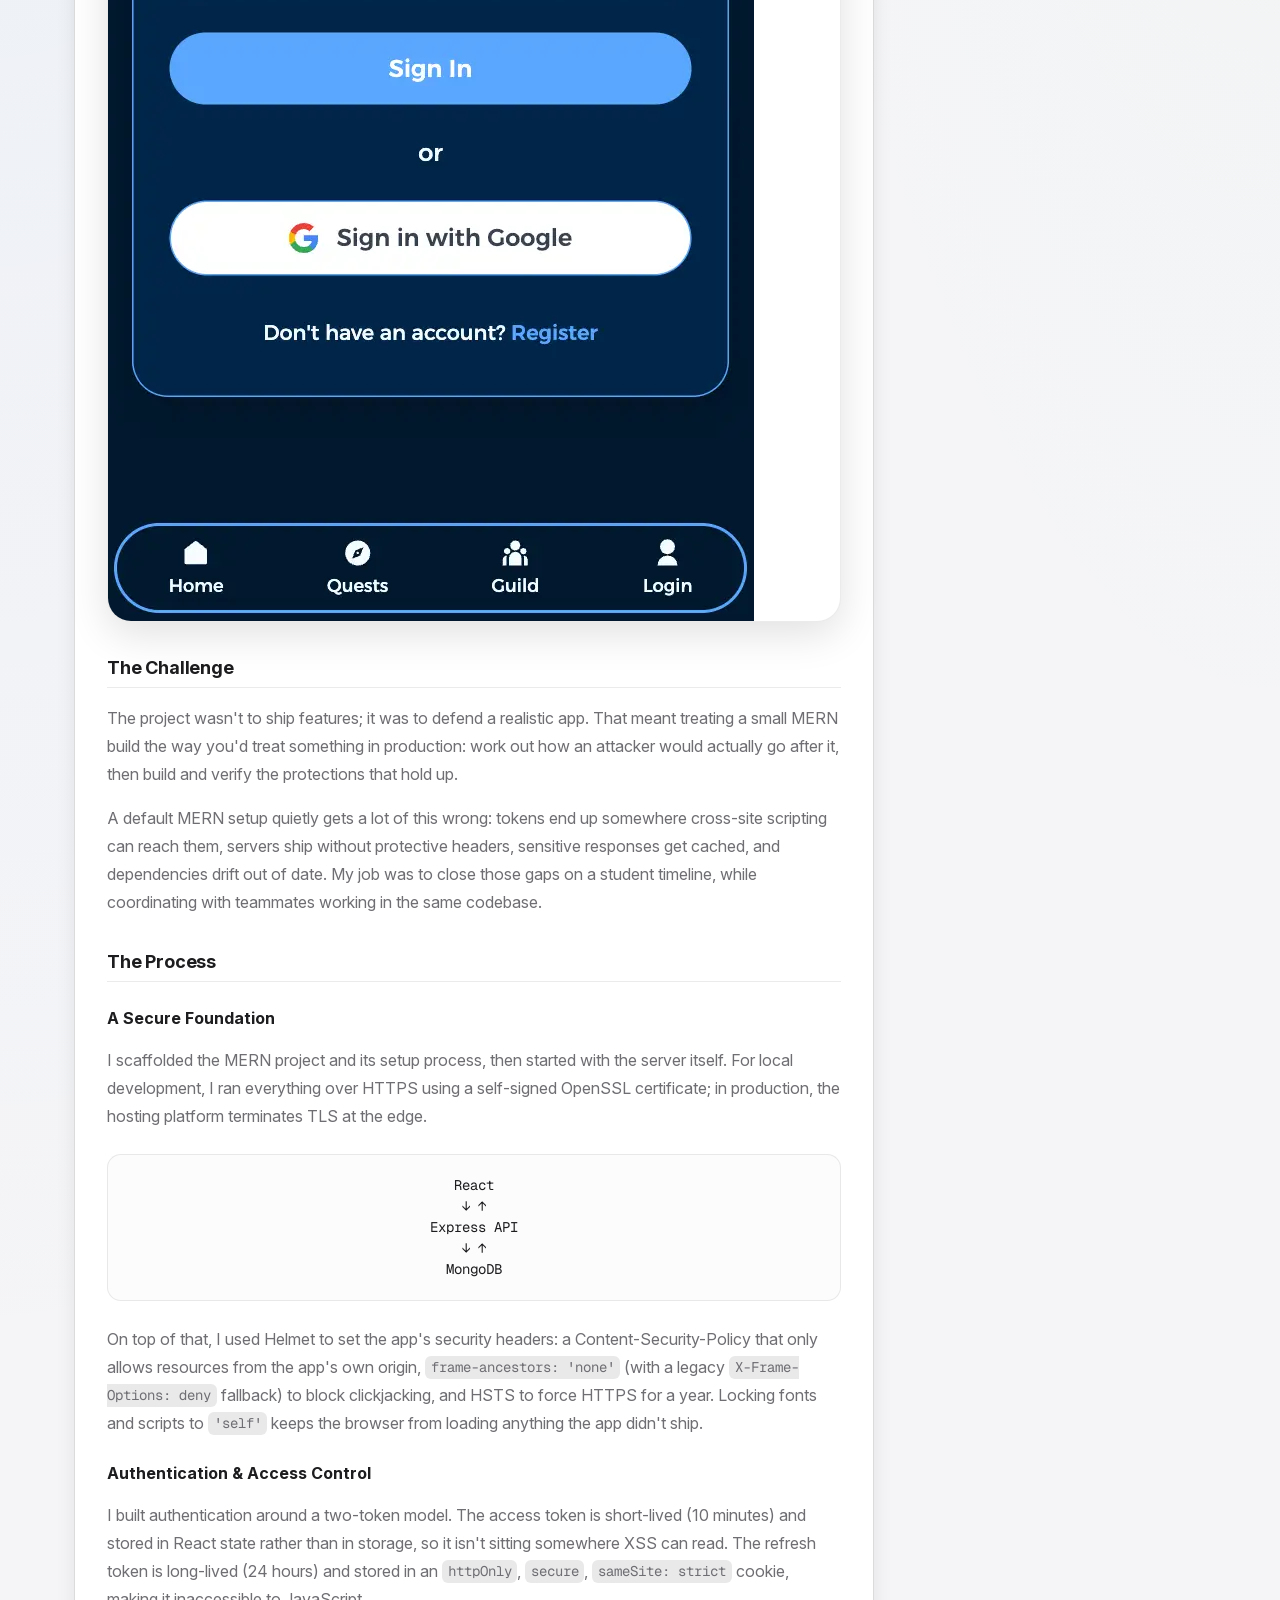
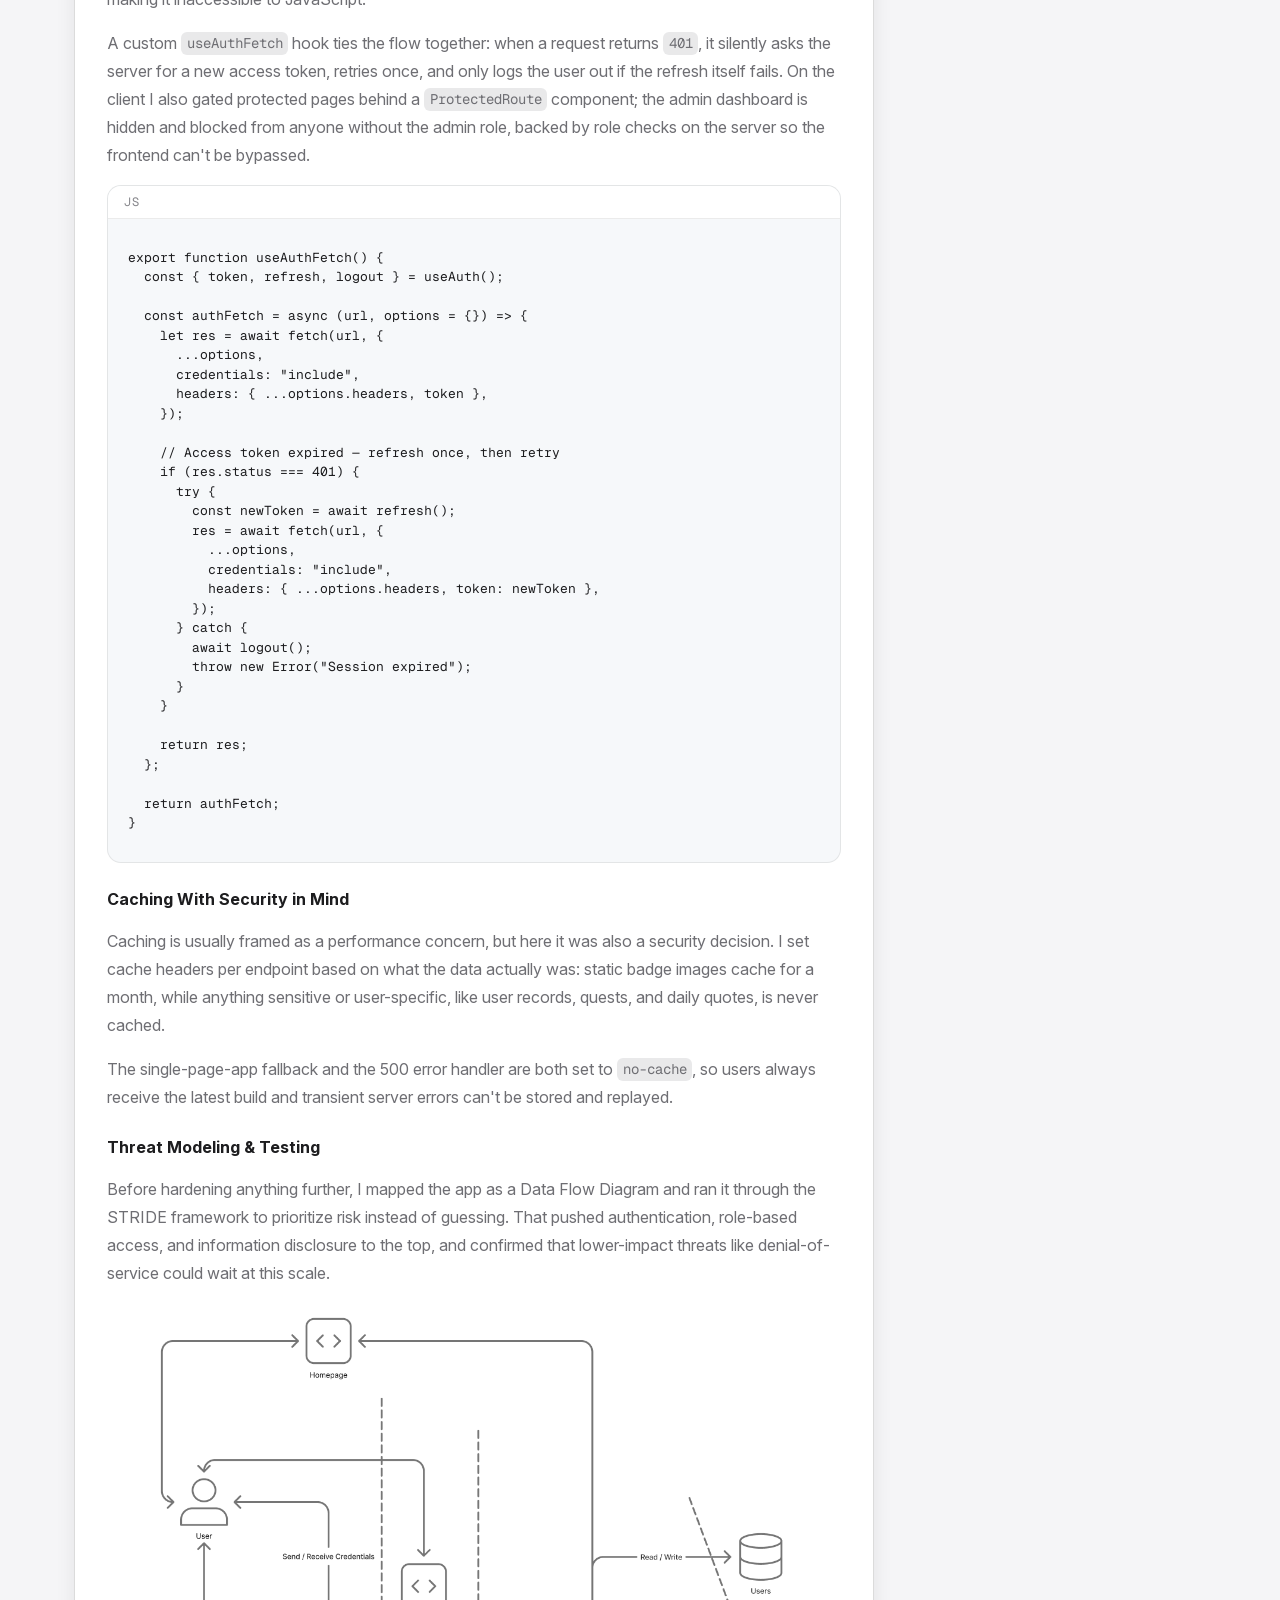
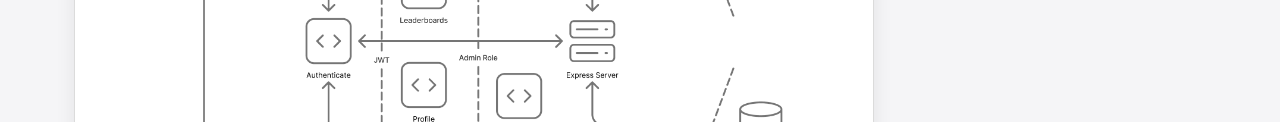
==== commit af5d25c6: "feat: clean URLs and 404 via htaccess" ====
--- a/dorc.html
+++ b/dorc.html
@@ -6,12 +6,12 @@
     <title>Chris Nordrum | DORC</title>
 
     <meta name="description" content="Case study: DORC, a MERN app secured end to end — JWT auth, hardened headers, security-aware caching, and OWASP ZAP testing.">
-    <link rel="canonical" href="https://chrisnordrum.com/dorc.html">
+    <link rel="canonical" href="https://chrisnordrum.com/dorc">
 
     <meta property="og:type" content="article">
     <meta property="og:title" content="DORC — Case Study">
     <meta property="og:description" content="Case study: DORC, a MERN app secured end to end — JWT auth, hardened headers, security-aware caching, and OWASP ZAP testing.">
-    <meta property="og:url" content="https://chrisnordrum.com/dorc.html">
+    <meta property="og:url" content="https://chrisnordrum.com/dorc">
     <meta property="og:image" content="https://chrisnordrum.com/images/og-image.png">
 
     <meta name="twitter:card" content="summary_large_image">
--- a/styles.css
+++ b/styles.css
@@ -895,6 +895,56 @@
 .express::before    { background-color: #888888; }
 .mongodb::before    { background-color: #00ed64; }
 
+/* || 404 Page */
+
+body.error-layout {
+    display: flex;
+    flex-direction: column;
+    align-items: center;
+    justify-content: center;
+    gap: 1.5rem;
+    min-height: 100vh;
+    max-width: 40rem;
+    text-align: center;
+}
+
+.error-code {
+    margin: 0;
+    font-size: clamp(6rem, 22vw, 11rem);
+    font-weight: 700;
+    line-height: 1;
+    letter-spacing: -0.04em;
+    background: linear-gradient(180deg, var(--primary-text-color), var(--muted-text-color));
+    -webkit-background-clip: text;
+    background-clip: text;
+    -webkit-text-fill-color: transparent;
+}
+
+.quip {
+    margin: 0;
+    font-size: 1.0625rem;
+    color: var(--secondary-text-color);
+}
+
+.home-btn {
+    display: inline-flex;
+    align-items: center;
+    gap: 0.4rem;
+    border-radius: 999px;
+    padding: 0.5rem 1.25rem;
+    background-color: var(--accent-color);
+    font-family: var(--mono);
+    font-size: 0.8125rem;
+    font-weight: 600;
+    color: #fff;
+    transition: background-color 0.15s, transform 0.15s;
+}
+
+.home-btn:hover {
+    transform: translateY(-1px);
+    background-color: color-mix(in srgb, var(--accent-color) 85%, black);
+}
+
 /* || Media Queries */
 
 @media screen and (min-width: 980px) {
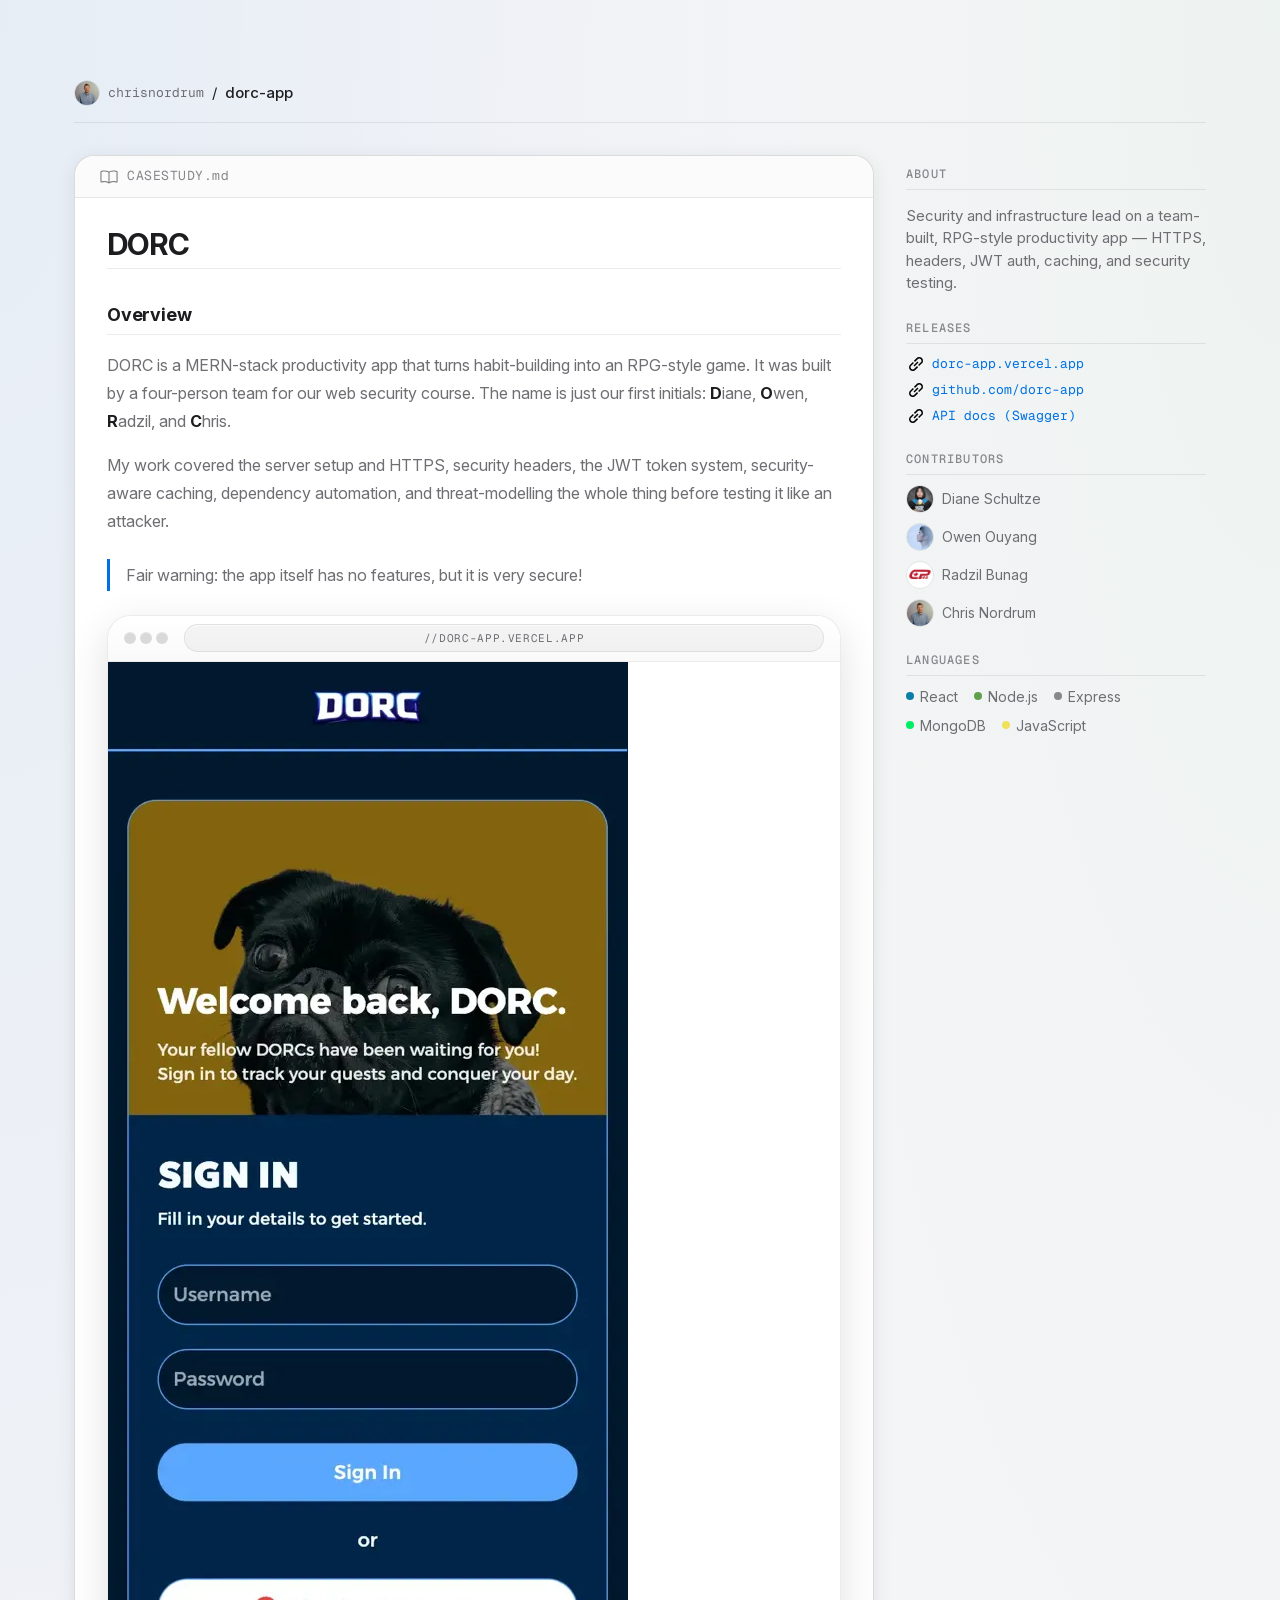
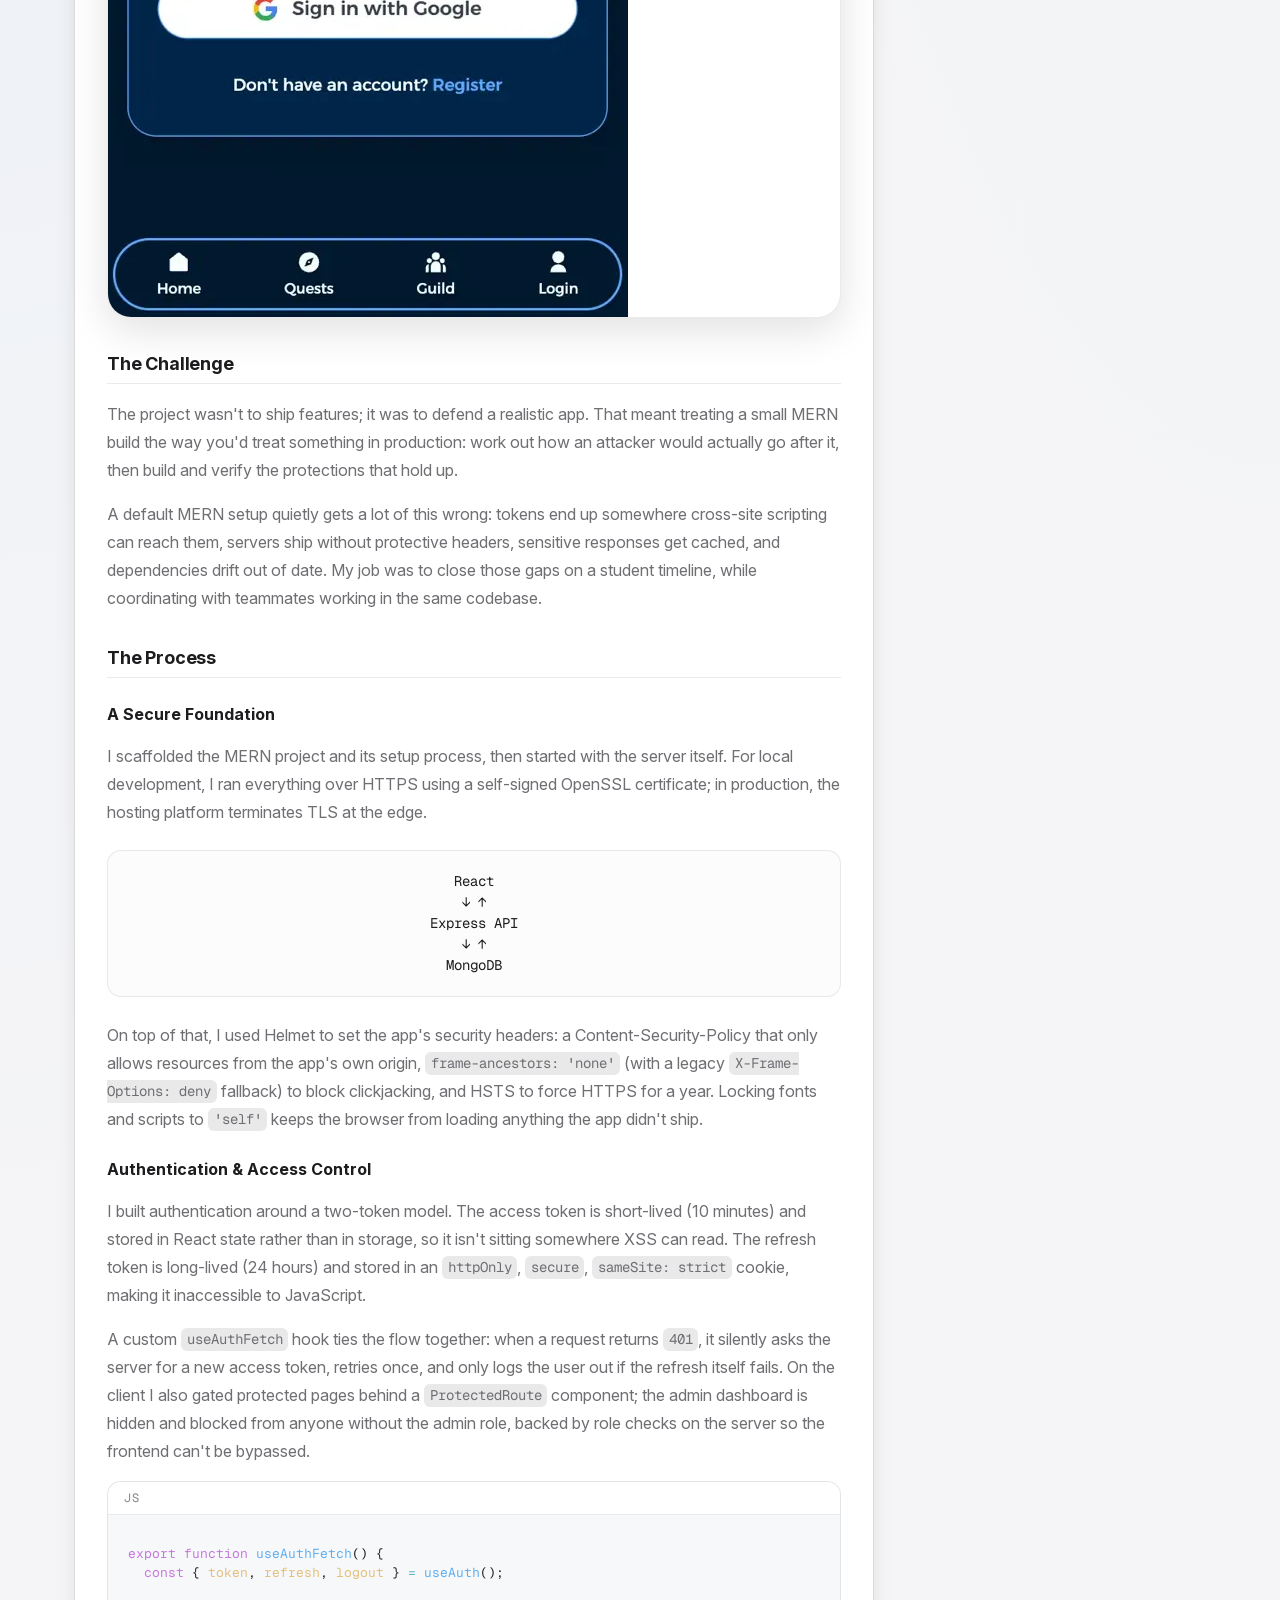
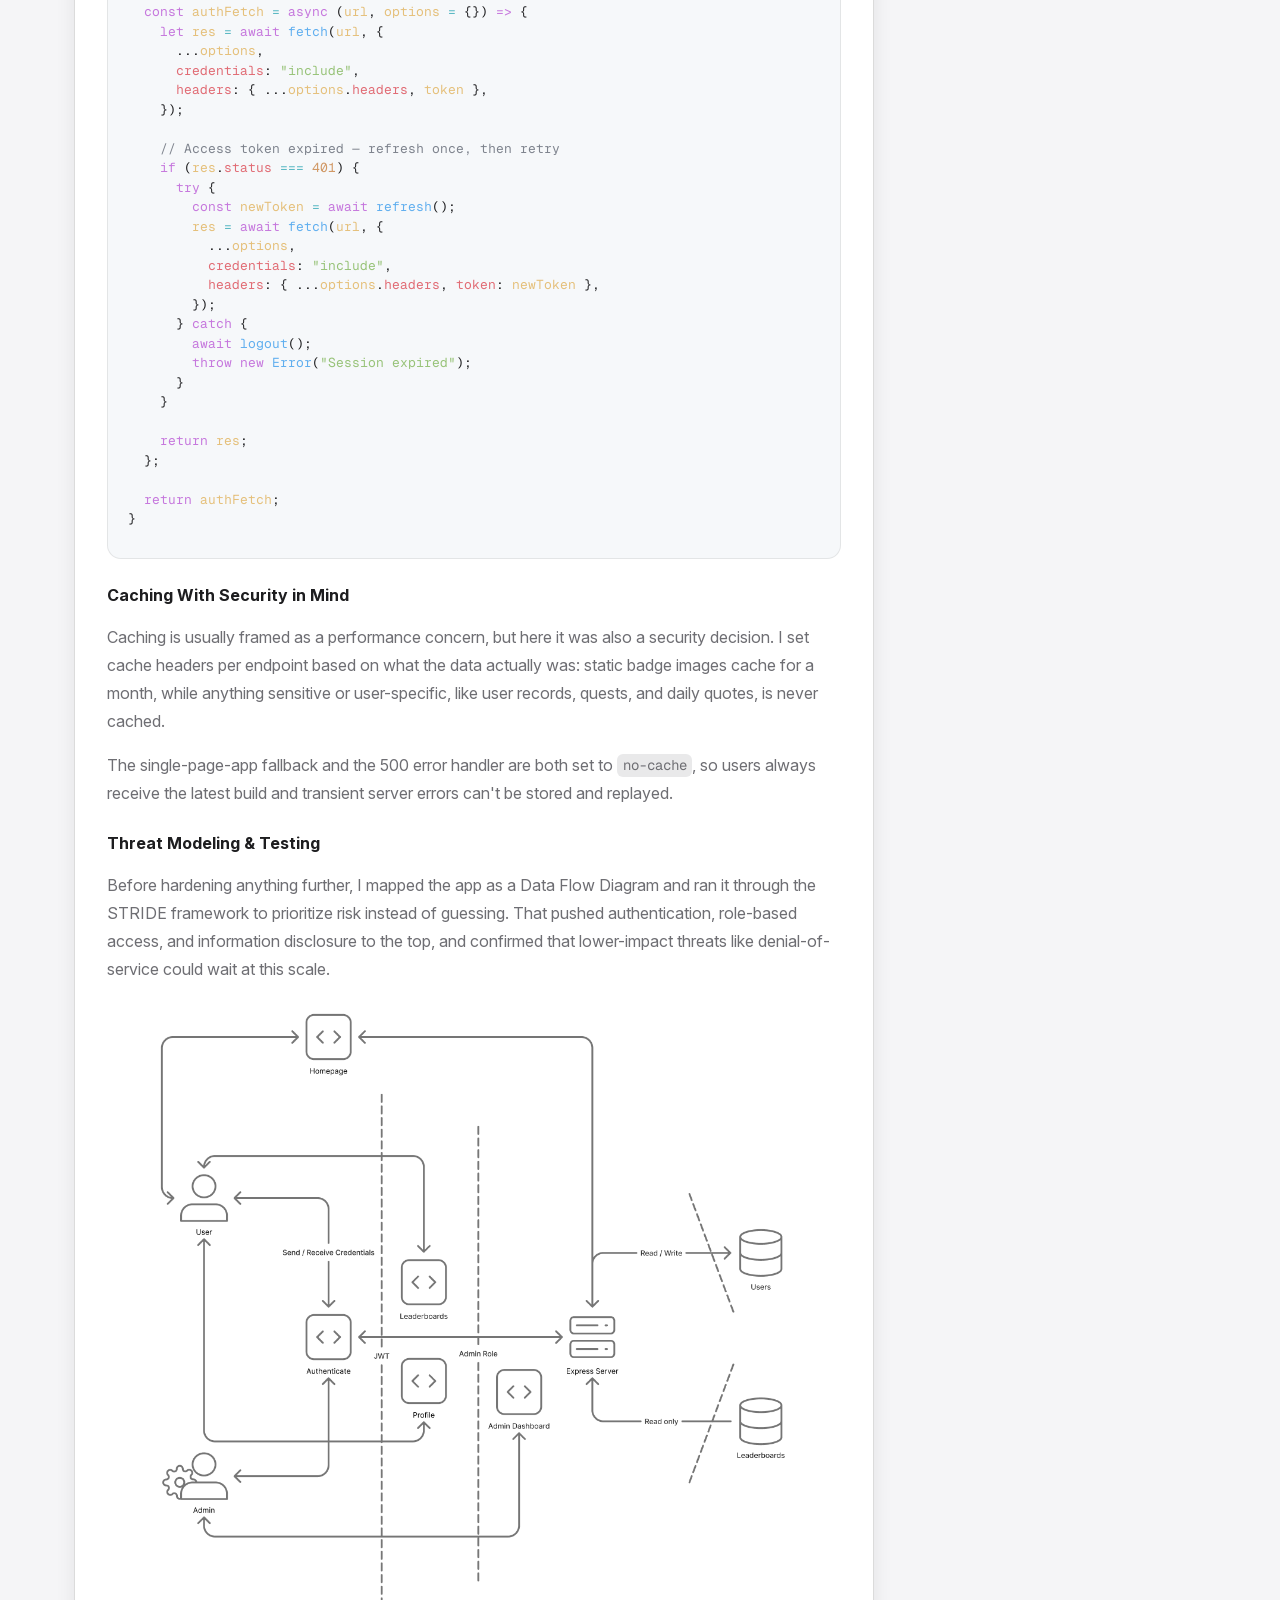
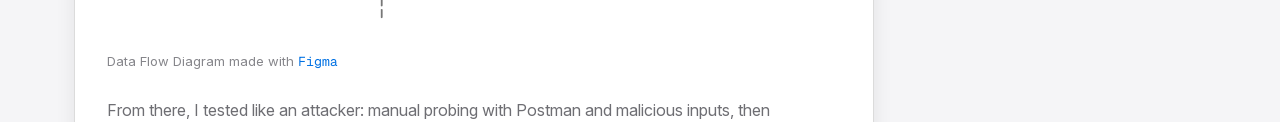
==== commit 06c4d885: "style: contributor name/role and syntax-highlighted code blocks" ====
--- a/dorc.html
+++ b/dorc.html
@@ -84,35 +84,35 @@
             <p>A custom <code>useAuthFetch</code> hook ties the flow together: when a request returns <code>401</code>, it silently asks the server for a new access token, retries once, and only logs the user out if the refresh itself fails. On the client I also gated protected pages behind a <code>ProtectedRoute</code> component; the admin dashboard is hidden and blocked from anyone without the admin role, backed by role checks on the server so the frontend can't be bypassed.</p>
             <div class="code-block">
                 <span class="code-lang">JS</span>
-<pre>export function useAuthFetch() {
-  const { token, refresh, logout } = useAuth();
-
-  const authFetch = async (url, options = {}) => {
-    let res = await fetch(url, {
-      ...options,
-      credentials: "include",
-      headers: { ...options.headers, token },
+<pre><span class="declarator">export function</span> <span class="function">useAuthFetch</span>() {
+  <span class="declarator">const</span> { <span class="const">token</span>, <span class="const">refresh</span>, <span class="const">logout</span> } <span class="operator">=</span> <span class="function">useAuth</span>();
+
+  <span class="declarator">const</span> <span class="const">authFetch</span> <span class="operator">=</span> <span class="declarator">async</span> (<span class="const">url</span>, <span class="const">options</span> <span class="operator">=</span> {}) <span class="declarator">=></span> {
+    <span class="declarator">let</span> <span class="const">res</span> <span class="operator">=</span> <span class="declarator">await</span> <span class="function">fetch</span>(<span class="const">url</span>, {
+      ...<span class="const">options</span>,
+      <span class="var">credentials</span>: <span class="string">"include"</span>,
+      <span class="var">headers</span>: { ...<span class="const">options</span>.<span class="var">headers</span>, <span class="const">token</span> },
     });
 
-    // Access token expired — refresh once, then retry
-    if (res.status === 401) {
-      try {
-        const newToken = await refresh();
-        res = await fetch(url, {
-          ...options,
-          credentials: "include",
-          headers: { ...options.headers, token: newToken },
+    <span class="comment">// Access token expired — refresh once, then retry</span>
+    <span class="declarator">if</span> (<span class="const">res</span>.<span class="var">status</span> <span class="operator">===</span> <span class="integer">401</span>) {
+      <span class="declarator">try</span> {
+        <span class="declarator">const</span> <span class="const">newToken</span> <span class="operator">=</span> <span class="declarator">await</span> <span class="function">refresh</span>();
+        <span class="const">res</span> <span class="operator">=</span> <span class="declarator">await</span> <span class="function">fetch</span>(<span class="const">url</span>, {
+          ...<span class="const">options</span>,
+          <span class="var">credentials</span>: <span class="string">"include"</span>,
+          <span class="var">headers</span>: { ...<span class="const">options</span>.<span class="var">headers</span>, <span class="var">token</span>: <span class="const">newToken</span> },
         });
-      } catch {
-        await logout();
-        throw new Error("Session expired");
+      } <span class="declarator">catch</span> {
+        <span class="declarator">await</span> <span class="function">logout</span>();
+        <span class="declarator">throw new</span> <span class="function">Error</span>(<span class="string">"Session expired"</span>);
       }
     }
 
-    return res;
+    <span class="declarator">return</span> <span class="const">res</span>;
   };
 
-  return authFetch;
+  <span class="declarator">return</span> <span class="const">authFetch</span>;
 }</pre>
             </div>
         </section>
--- a/styles.css
+++ b/styles.css
@@ -9,17 +9,6 @@
     font-weight: 100 900;
     font-display: swap;
     src: url(fonts/GeistMonoVariable.woff2) format("woff2");
-}
-
-@keyframes fadeIn {
-    from {
-        opacity: 0;
-        transform: translateY(10px);
-    }
-    to {
-        opacity: 1;
-        transform: translate(0);
-    }
 }
 
 :root {
@@ -68,7 +57,6 @@
 
 body {
     display: grid;
-    animation: fadeIn 0.7s ease;
     margin: 0 auto;
     max-width: fit-content;
     padding: 2rem;
@@ -859,6 +847,9 @@
     max-width: 1.75rem;
 }
 
+.contributors .name { font-weight: 600; }
+.contributors .role { color: var(--muted-text-color); }
+
 /* Languages */
 .languages {
     display: flex;
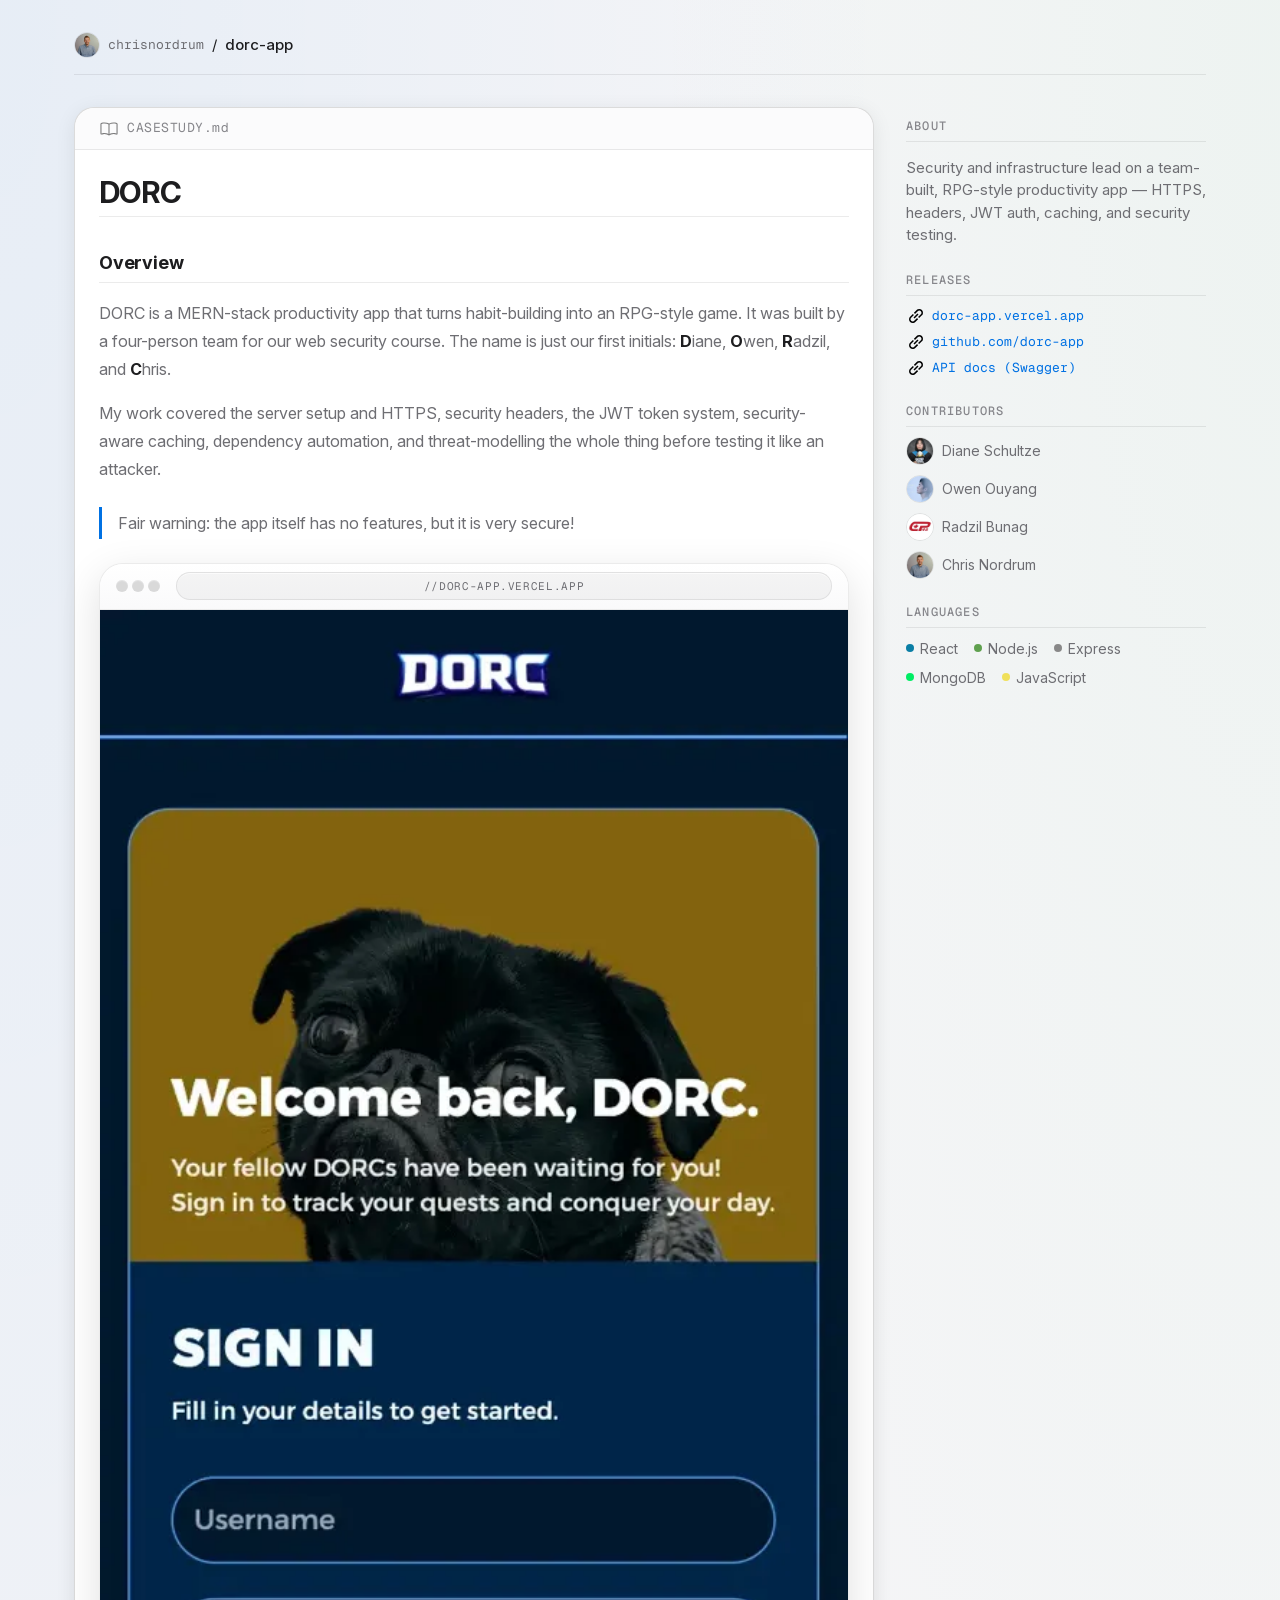
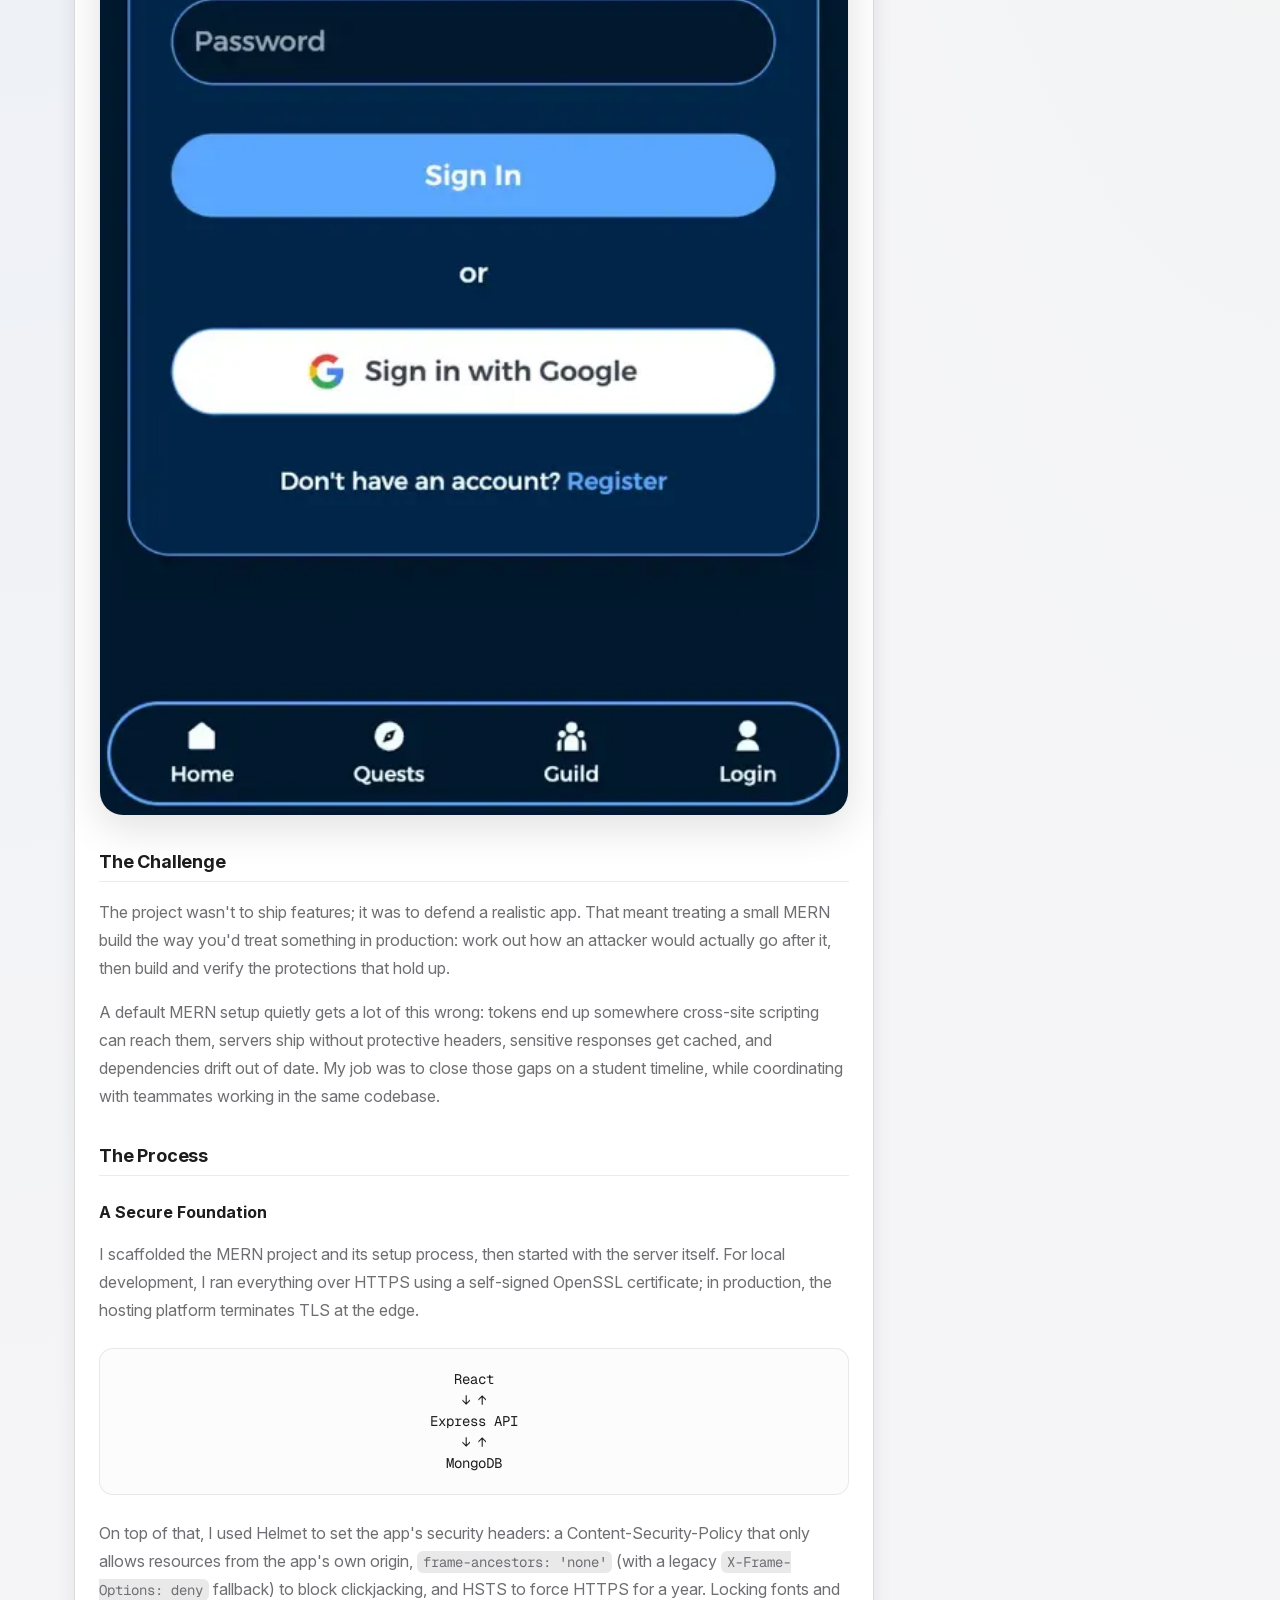
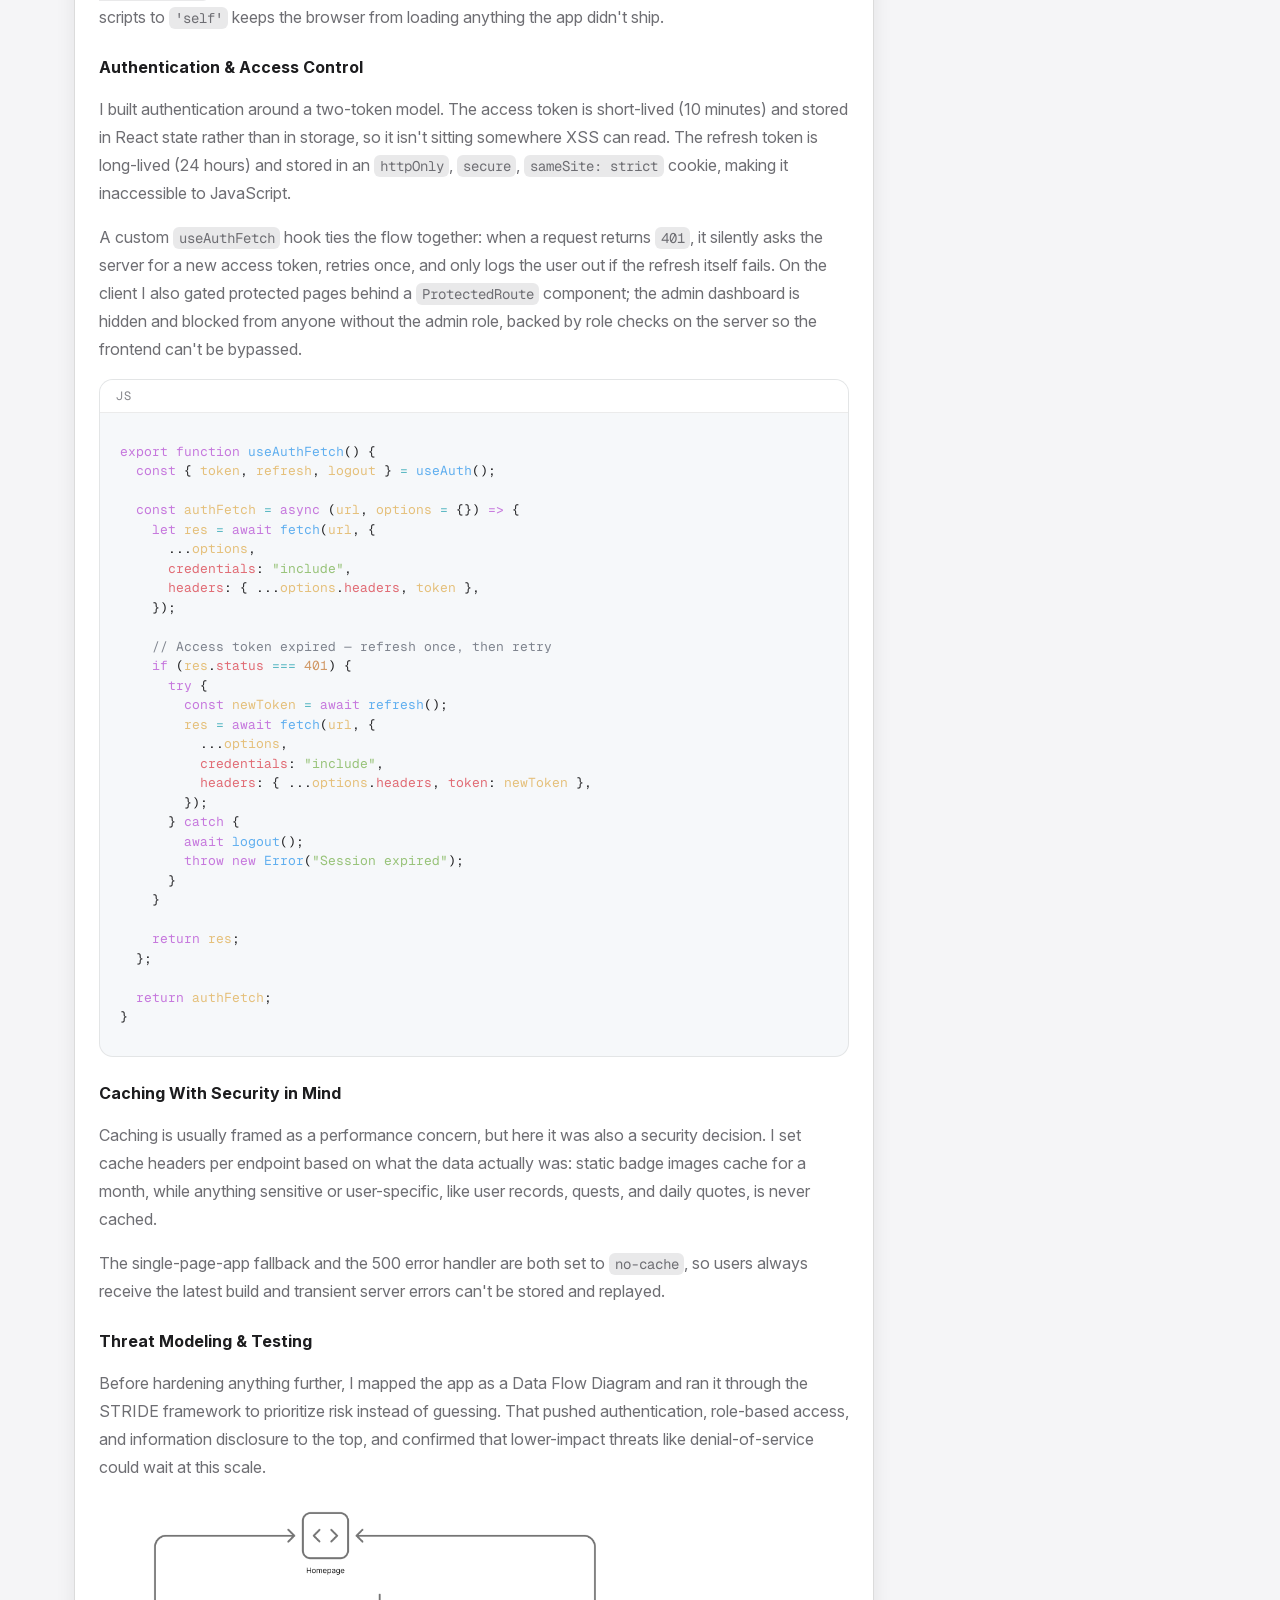
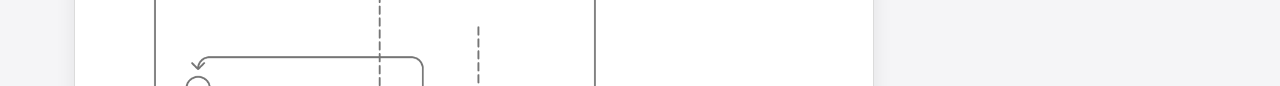
==== commit f442161b: "perf: add width/height to all images and mobile picture sources" ====
--- a/dorc.html
+++ b/dorc.html
@@ -26,7 +26,7 @@
 <body class="case-study-layout">
     <nav class="breadcrumbs">
         <a href="./" class="link">
-            <img src="images/chris-nordrum-profile.webp" alt="Chris Nordrum smiling in a light blue button-up shirt">
+            <img src="images/chris-nordrum-profile.webp" alt="Chris Nordrum smiling in a light blue button-up shirt" width="256" height="256">
             <span>chrisnordrum</span>
         </a>
         <span>/</span>
@@ -52,8 +52,8 @@
                 <span class="url">//dorc-app.vercel.app</span>
             </div>
             <picture>
-                <source srcset="images/my-work/dorc-mobile.webp" media="(max-width: 720px)">
-                <img src="images/my-work/dorc-screenshot.webp" alt="DORC screenshot">
+                <source srcset="images/my-work/dorc-mobile.webp" media="(max-width: 720px)" width="520" height="1255">
+                <img src="images/my-work/dorc-screenshot.webp" alt="DORC screenshot" width="3024" height="1828">
             </picture>
         </a>
 
@@ -172,19 +172,19 @@
         <h2>Contributors</h2>
         <ul class="contributors">
             <li>
-                <img src="images/avatars/diane.webp" alt="Diane Schultze's GitHub profile image">
+                <img src="images/avatars/diane.webp" alt="Diane Schultze's GitHub profile image" width="128" height="128">
                 <span>Diane Schultze</span>
             </li>
             <li>
-                <img src="images/avatars/owen.webp" alt="Owen Ouyang's GitHub profile image">
+                <img src="images/avatars/owen.webp" alt="Owen Ouyang's GitHub profile image" width="128" height="128">
                 <span>Owen Ouyang</span>
             </li>
             <li>
-                <img src="images/avatars/radzil.webp" alt="Radzil Bunag's GitHub profile image">
+                <img src="images/avatars/radzil.webp" alt="Radzil Bunag's GitHub profile image" width="128" height="128">
                 <span>Radzil Bunag</span>
             </li>
             <li>
-                <img src="images/chris-nordrum-profile.webp" alt="Chris Nordrum's GitHub profile image">
+                <img src="images/chris-nordrum-profile.webp" alt="Chris Nordrum's GitHub profile image" width="256" height="256">
                 <span>Chris Nordrum</span>
             </li>
         </ul>
--- a/styles.css
+++ b/styles.css
@@ -71,6 +71,8 @@
 
 main { max-width: 100ch; }
 
+body.case-study-layout { padding: 1rem; }
+
 img, video {
     display: block;
     max-width: 100%;
@@ -265,6 +267,7 @@
     display: flex;
     align-items: center;
     gap: 0.75rem;
+    margin-top: 1.5rem;
     margin-bottom: 0.75rem;
     margin-left: -0.5rem;
 }
@@ -288,7 +291,20 @@
     letter-spacing: 0.1em;
     color: var(--muted-text-color);
 }
-.tabs button:hover, .tabs button.active { color: var(--secondary-text-color); }
+.tabs button:hover { color: var(--primary-text-color); }
+.tabs button.active {
+    text-decoration: underline;
+    text-decoration-thickness: 1.5px;
+    text-underline-offset: 5px;
+}
+.tabs button.active[data-timeline="work"] {
+    color: var(--accent-color);
+    text-decoration-color: var(--accent-color);
+}
+.tabs button.active[data-timeline="quests"] {
+    color: var(--side-quest-color);
+    text-decoration-color: var(--side-quest-color);
+}
 
 .timeline section {
     position: relative;
@@ -403,6 +419,13 @@
 
 /* Desktop */
 @media screen and (min-width:720px) {
+    body.case-study-layout { padding: 2rem; }
+    .case-study { padding: 2rem; }
+    .case-study-header {
+        margin: -2rem -2rem 1.75rem;
+        width: calc(100% + 4rem);
+    }
+
     .browser-window {
         box-shadow: var(--shadow-lg);
         border: var(--border);
@@ -573,16 +596,16 @@
     border: 1px solid var(--dark-border-color);
     border-radius: 1.25rem;
     max-width: 80ch;
-    padding: 2rem;
+    padding: 1.5rem;
     background: var(--card-color);
 }
 
 .case-study-header {
     display: block;
-    margin: -2rem -2rem 1.75rem;
+    margin: -1.5rem -1.5rem 1.5rem;
     border-bottom: var(--border);
     border-radius: 1.25rem 1.25rem 0 0;
-    width: calc(100% + 4rem);
+    width: calc(100% + 3rem);
     padding: 0.625rem 1.5rem;
     background: color-mix(in srgb, var(--bg-color) 40%, var(--card-color));
     font-size: 0.8125rem;
